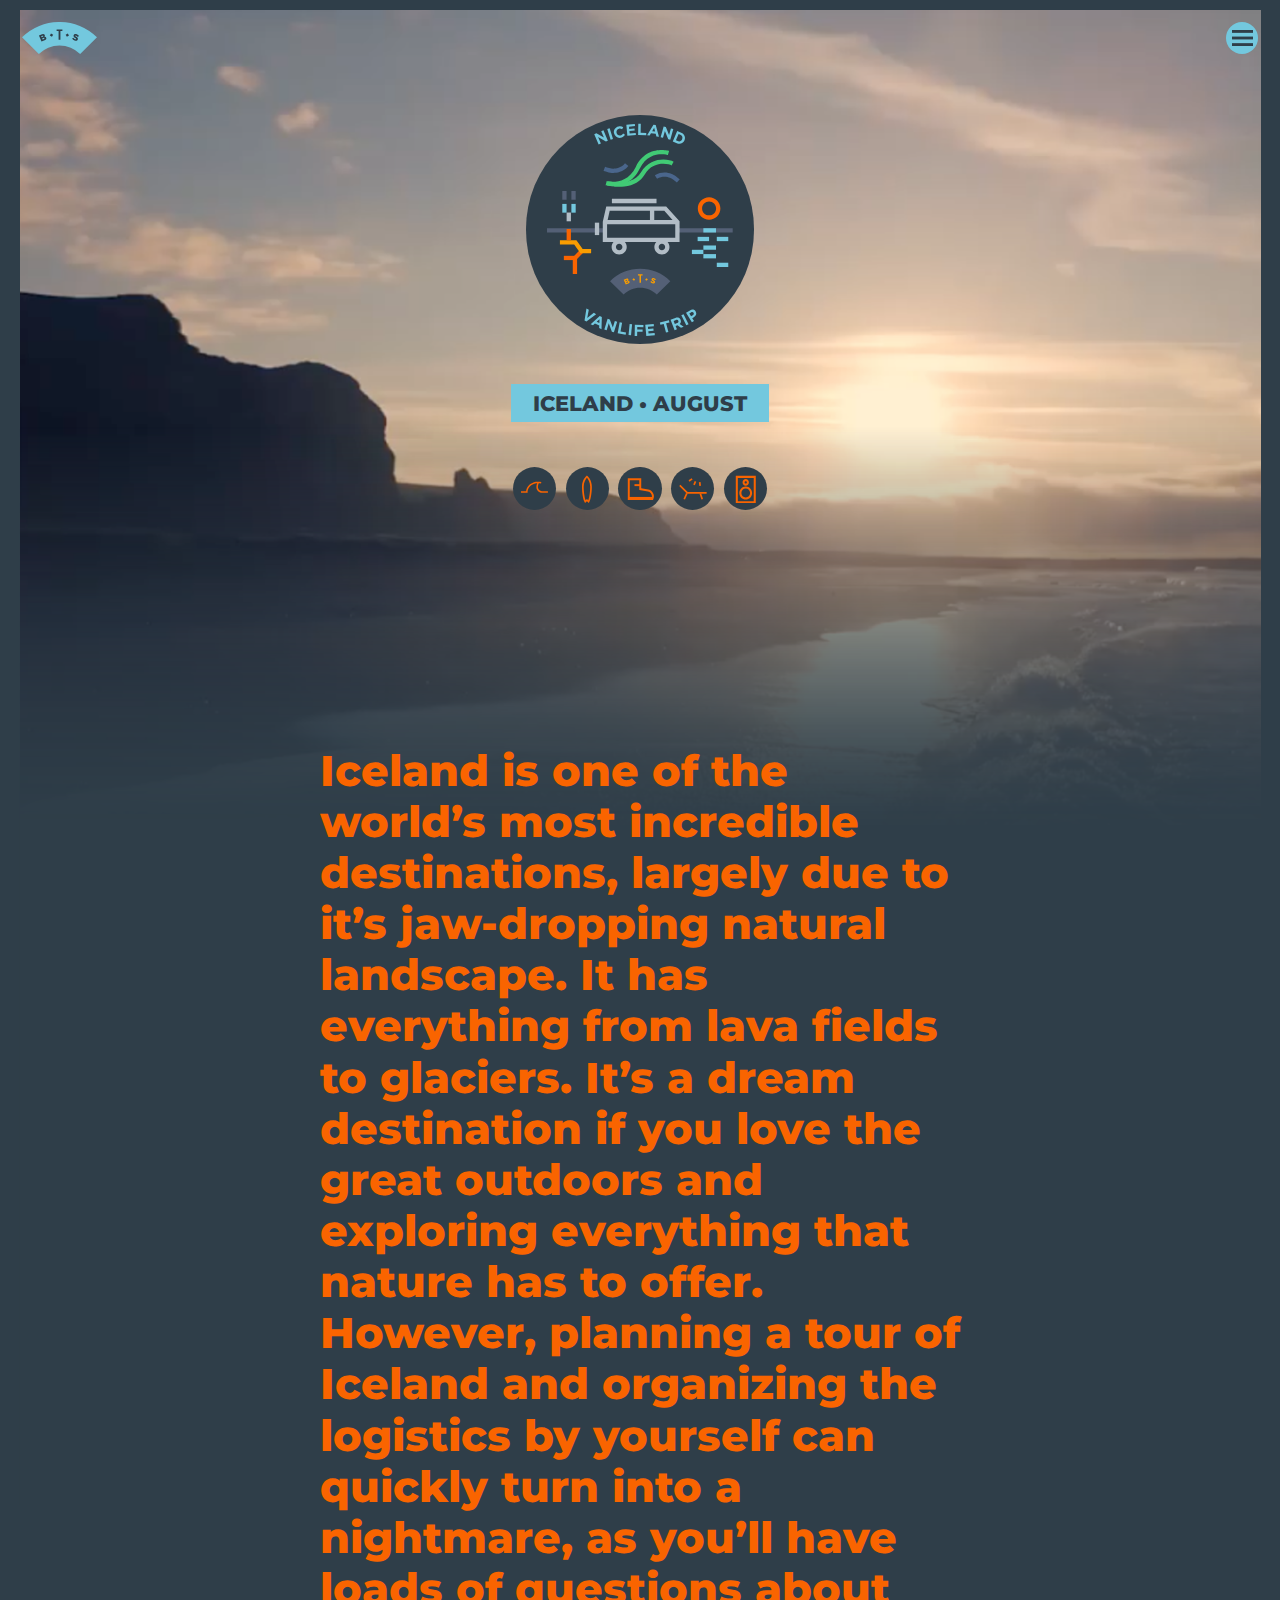
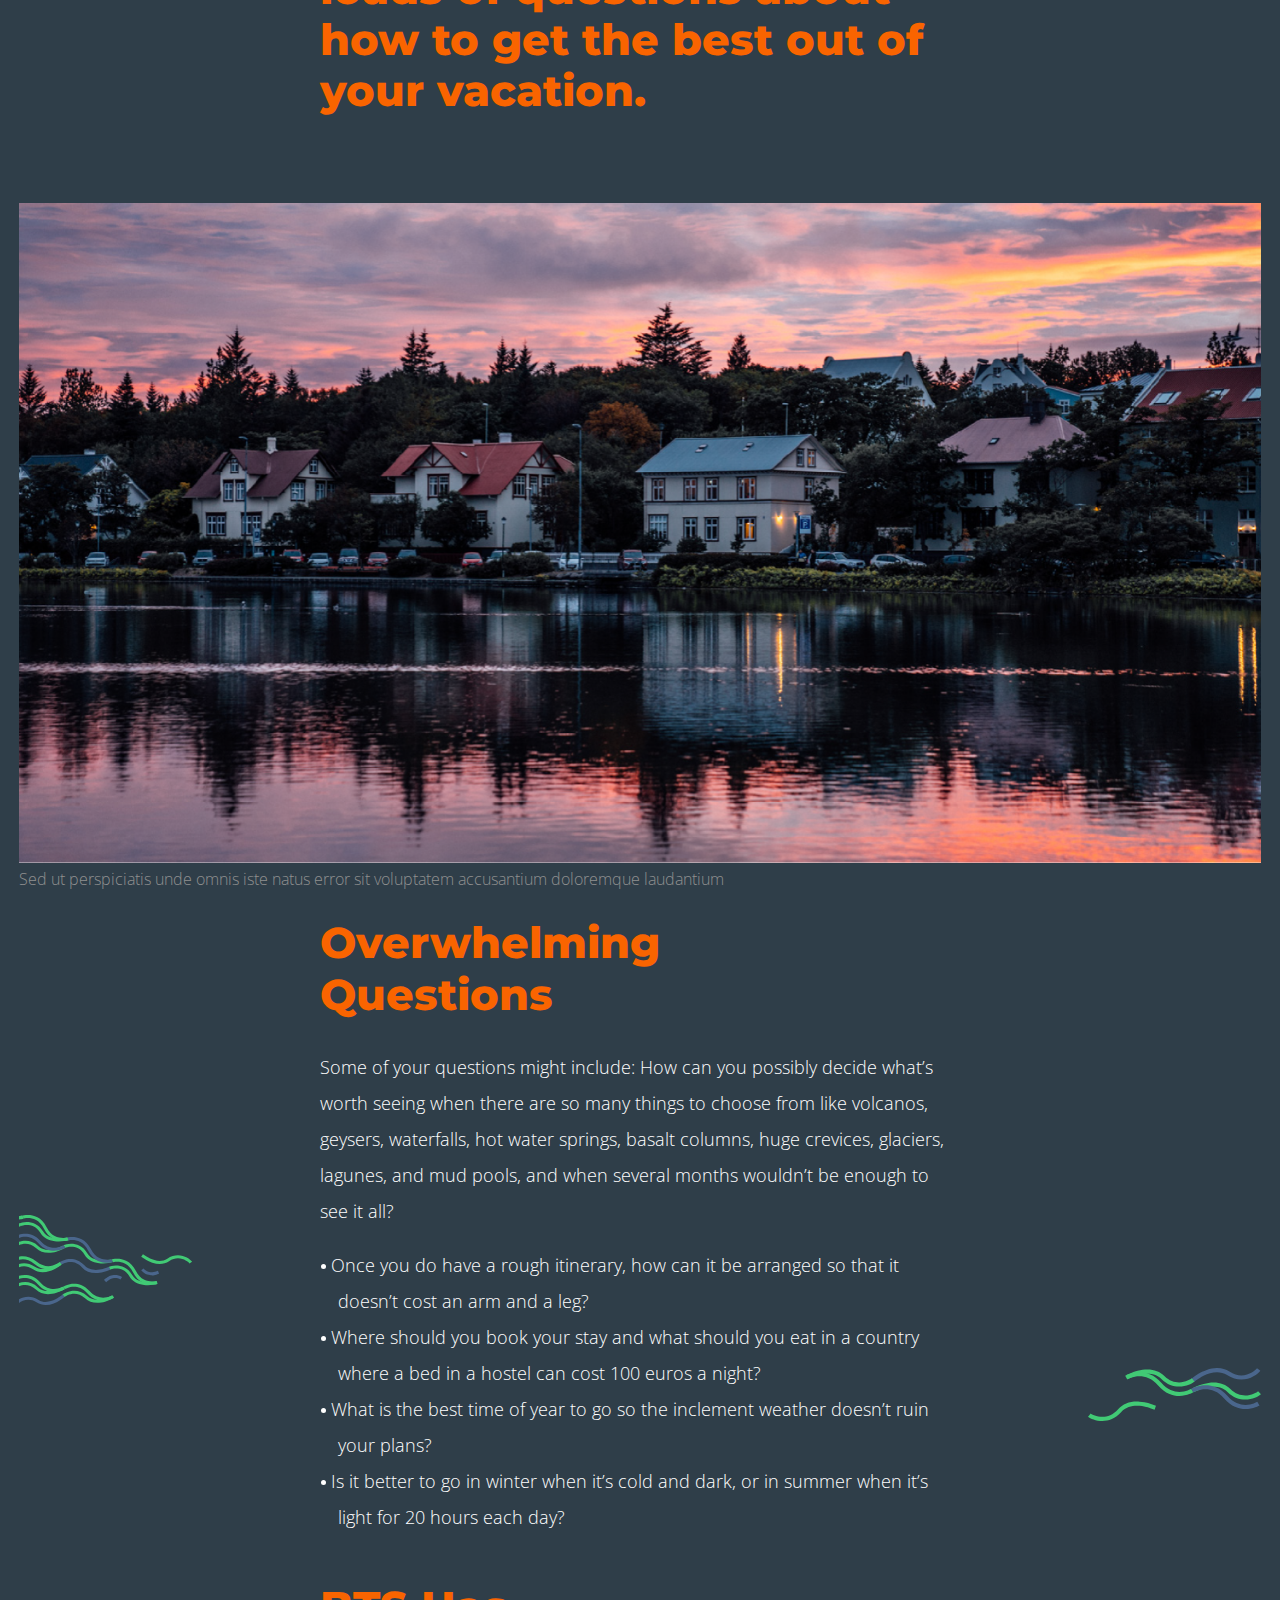
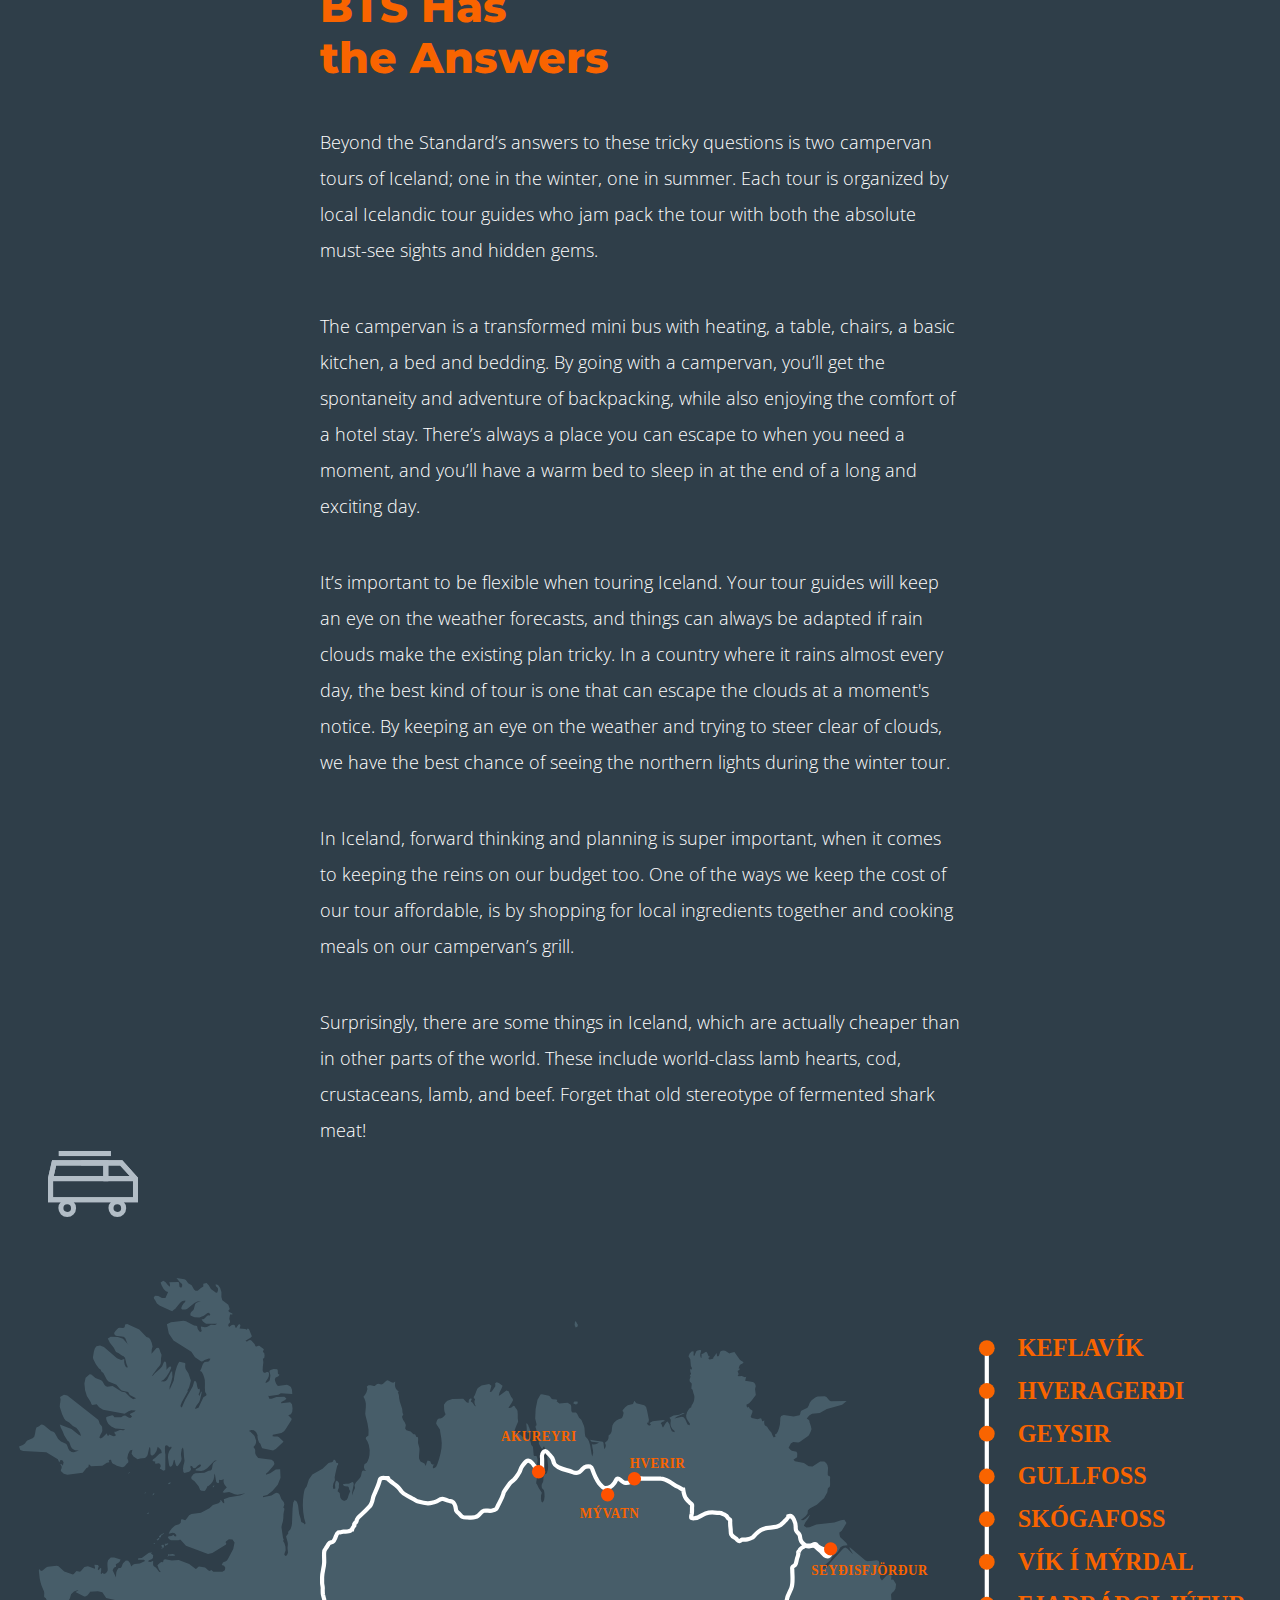
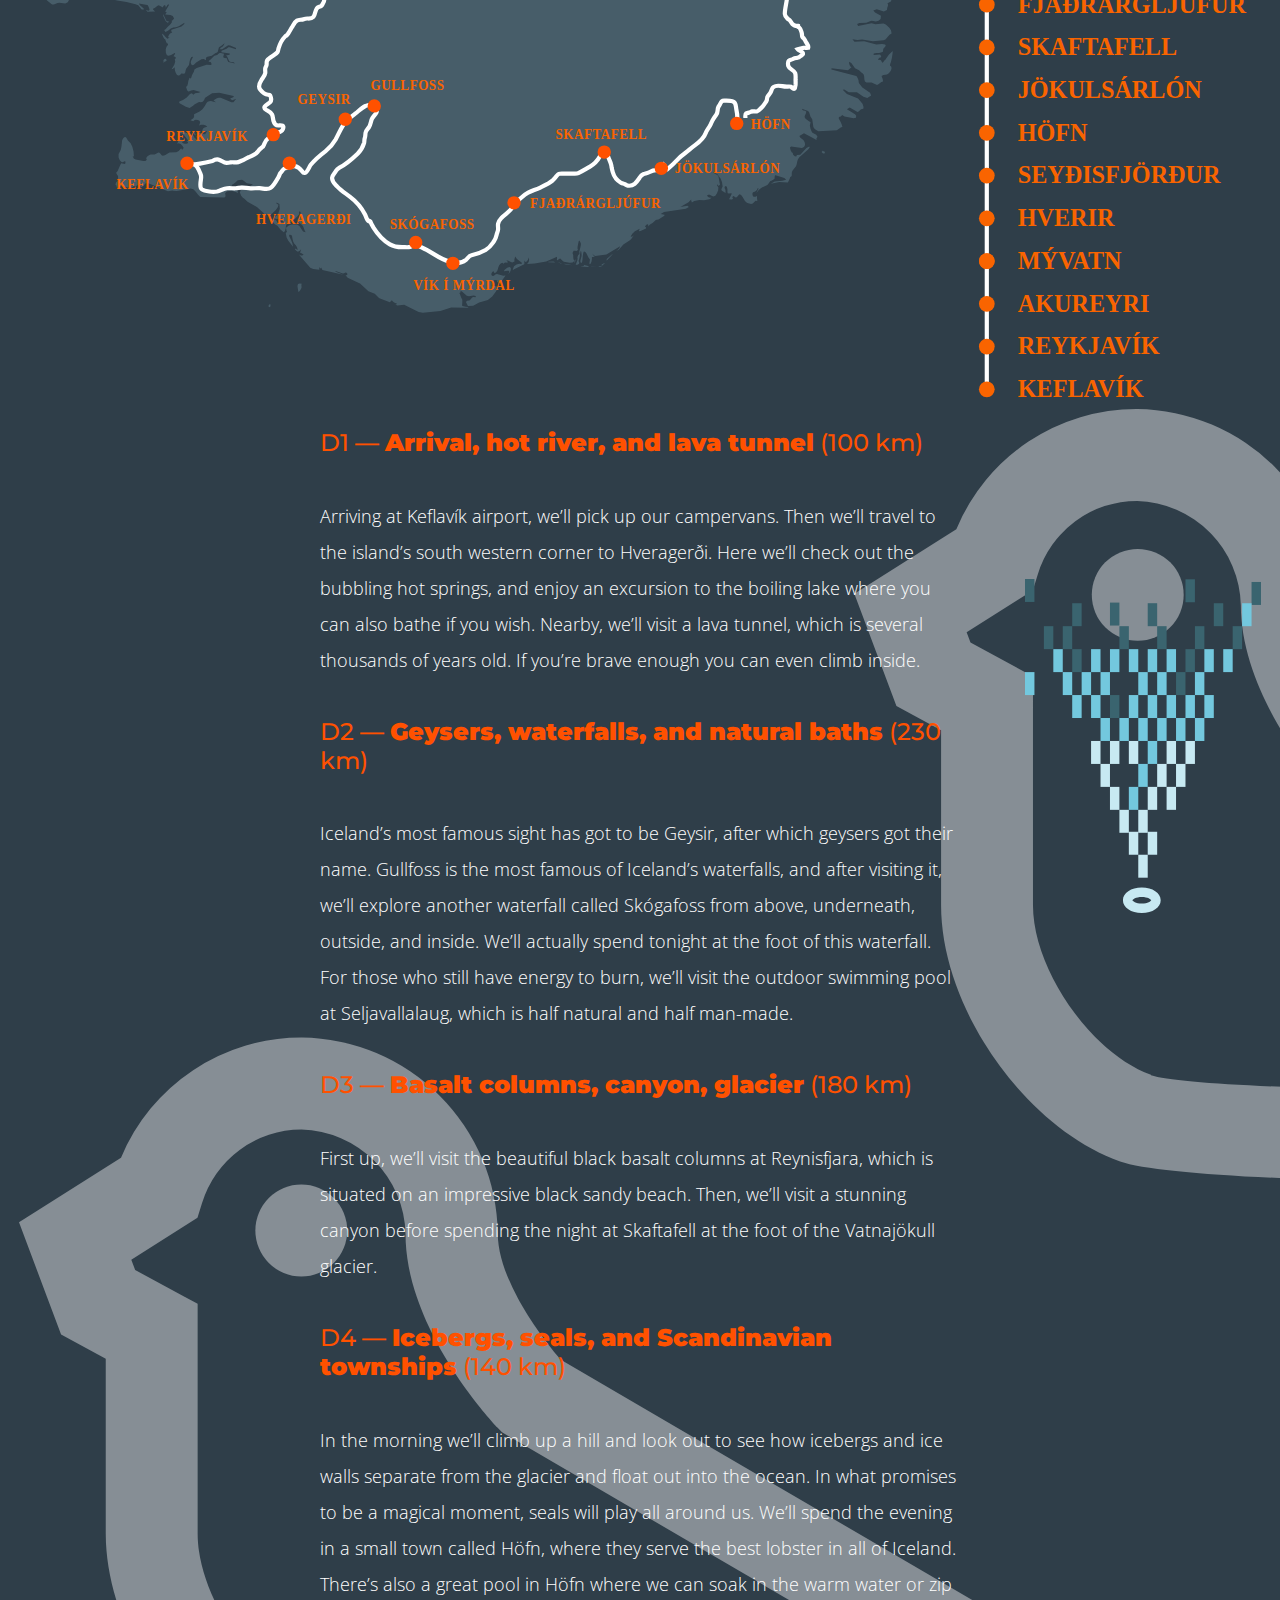
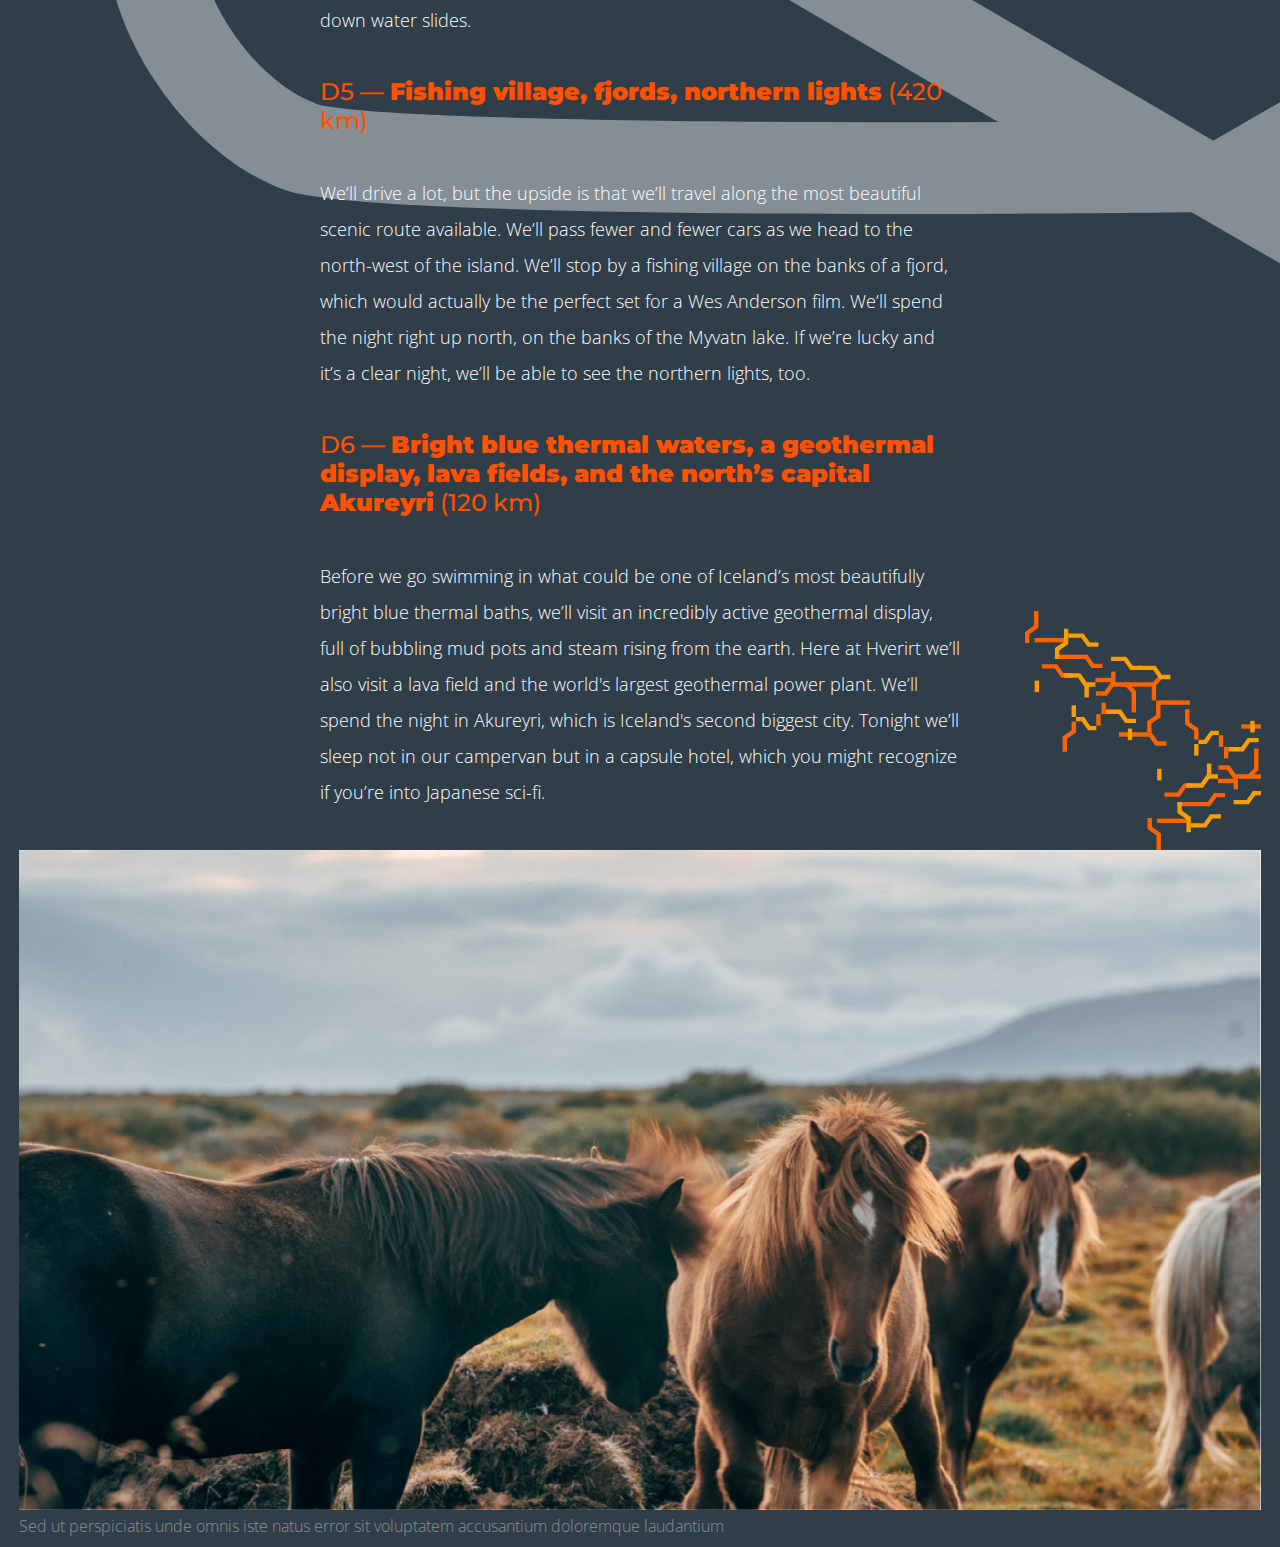
==== travel/index.html @ 01ef78fb "'travel' folder added" ====
<!DOCTYPE html>
<html lang="en">

<head>
    <meta charset="UTF-8">
    <meta name="viewport" content="width=device-width, initial-scale=1.0">
    <link rel="shortcut icon" href="./img/icons/boot.svg" type="image/x-icon">
    <link rel="preconnect" href="https://fonts.gstatic.com">
    <link href="https://fonts.googleapis.com/css2?family=Montserrat:ital,wght@0,400;0,500;0,800;0,900;1,400;1,500;1,800;1,900&family=Open+Sans:ital,wght@0,300;0,400;0,600;1,300;1,400;1,600&display=swap"
    rel="stylesheet">
    <link rel="stylesheet" href="./src/style.css">
    <title>Travel Agency</title>
</head>

<body>
    <div class="container">
        <div class="top-bar">
            <div class="top-left">
                <img src="./img/icons/SVG/BTS-logo.svg"></img>
            </div>
            <div class="top-right">
                <img src="./img/icons/SVG/burger-bars.svg"></img>
            </div>
        </div>
        
        <div class="header">
            <div class="logo-menu">
                <div class="disc">
                    <img src="./img/disc-logo.svg"></img>
                </div>

                <div class="title-bar">
                    <h3>ICELAND • AUGUST</h3>
                </div>
                <div class="menu-bar">
                    <div class="menu-icon">
                        <img src="./img/icons/wave.svg"></img>
                    </div>
                    <div class="menu-icon">
                        <img src="./img/icons/surf-board.svg"></img>
                    </div>
                    <div class="menu-icon">
                        <img src="./img/icons/boot.svg"></img>
                    </div>
                    <div class="menu-icon">
                        <img src="./img/icons/tanning.svg"></img>
                    </div>
                    <div class="menu-icon">
                        <img src="./img/icons/speaker.svg"></img>
                    </div>
                </div>
            </div>

            <h1>
                Iceland is one of the world’s most incredible destinations, largely due to it’s jaw-dropping natural
                landscape. It has everything from
                lava fields to glaciers. It’s a dream destination if you love the great outdoors and exploring
                everything that nature has to offer.
                However, planning a tour of Iceland and organizing the logistics by yourself can quickly turn into a
                nightmare, as you’ll have loads
                of questions about how to get the best out of your vacation.
            </h1>
        </div>
        <div class="text-box">
        </div>

        <div class="imgdiv"><img src="./img/middle-pic.png" alt=""></div>
        <div class="imgcaption">Sed ut perspiciatis unde omnis iste natus error sit voluptatem accusantium doloremque
            laudantium</div>

        <div class="flexcont-middle1">

            <div class="img-waves-left">
                <img class="img-waves-left__img" src="./img/waves_left.svg" alt="">
            </div>

            <div class="text-box">
                <h1>Overwhelming<br>Questions</h1>
                Some of your questions might include: How can you possibly decide what’s worth seeing when there are so many things to choose from like
                volcanos, geysers, waterfalls, hot water springs, basalt columns, huge crevices, glaciers, lagunes, and mud pools, and when several months
                wouldn’t be enough to see it all?
                <ul>
                    <li>Once you do have a rough itinerary, how can it be arranged so that it doesn’t cost an arm and a leg?</li>
                    <li>Where should you book your stay and what should you eat in a country where a bed in a hostel can cost 100 euros a night?</li>
                    <li>What is the best time of year to go so the inclement weather doesn’t ruin your plans?</li>
                    <li>Is it better to go in winter when it’s cold and dark, or in summer when it’s light for 20 hours each day?</li>
                </ul>
            </div>

            <div class="img-waves-right">
                <img class="img-waves-right__img" src="./img/waves_right.svg" alt="">
            </div>
        </div>

        
        <div class="flexcont-middle2">

            <div class="img-car-left">
                <img class="img-car-left__img" src="./img/car.svg" alt="">
            </div>

            <div class="text-box">
                <h1>BTS Has<br>the Answers</h1>
                <p>Beyond the Standard’s answers to these tricky questions is two campervan tours of Iceland; one in the
                    winter, one in summer. Each tour
                    is organized by local Icelandic tour guides who jam pack the tour with both the absolute must-see
                    sights and hidden gems.</p>
                <p> The campervan is a transformed mini bus with heating, a table, chairs, a basic kitchen, a bed and
                    bedding. By going with a campervan,
                    you’ll get the spontaneity and adventure of backpacking, while also enjoying the comfort of a hotel
                    stay. There’s always a place you can escape to when you need a moment, and you’ll have a warm bed to
                    sleep in at the end of a long and
                    exciting day.</p>
                <p> It’s important to be flexible when touring Iceland. Your tour guides will keep an eye on the weather
                    forecasts, and things can always
                    be adapted if rain clouds make the existing plan tricky. In a country where it rains almost every
                    day, the best kind of tour is one
                    that can escape the clouds at a moment's notice. By keeping an eye on the weather and trying to
                    steer clear of clouds, we have the
                    best chance of seeing the northern lights during the winter tour.</p>
                <p> In Iceland, forward thinking and planning is super important, when it comes to keeping the reins on
                    our budget too. One of the ways we
                    keep the cost of our tour affordable, is by shopping for local ingredients together and cooking
                    meals on our campervan’s grill.</p>
                <p> Surprisingly, there are some things in Iceland, which are actually cheaper than in other parts of
                    the world. These include world-class
                    lamb hearts, cod, crustaceans, lamb, and beef. Forget that old stereotype of fermented shark meat!
                </p>
            </div>

            <div class="img-spacer-right">
            </div>
        </div>

        <div class="imgdiv">
            <img src="./img/icons/SVG/map.svg" alt="">
        </div>

       <div class="bottom-container">
        <div class="bottom-left">
            <img src="./img/icons/SVG/seals.svg"></img>
        </div>
        <div class="text-box">
            <h2>D1 — <span>Arrival, hot river, and lava tunnel</span> (100 km)</h2>
            <p>
                Arriving at Keflavík airport, we’ll pick up our campervans. Then we’ll travel to the island’s south western corner to Hveragerði. Here
                we’ll check out the bubbling hot springs, and enjoy an excursion to the boiling lake where you can also bathe if you wish. Nearby,
                we’ll visit a lava tunnel, which is several thousands of years old. If you’re brave enough you can even climb inside.</p>
            <h2>D2 — <span>Geysers, waterfalls, and natural baths</span> (230 km)</h2>
            <p>Iceland’s most famous sight has got to be Geysir, after which geysers got their name. Gullfoss is the most famous of Iceland’s
                waterfalls, and after visiting it, we’ll explore another waterfall called Skógafoss from above, underneath, outside, and inside. We’ll
                actually spend tonight at the foot of this waterfall. For those who still have energy to burn, we’ll visit the outdoor swimming pool
                at Seljavallalaug, which is half natural and half man-made.</p>
            <h2>D3 — <span>Basalt columns, canyon, glacier</span> (180 km)</h2>
            <p>First up, we’ll visit the beautiful black basalt columns at Reynisfjara, which is situated on an impressive black sandy beach. Then,
                we’ll visit a stunning canyon before spending the night at Skaftafell at the foot of the Vatnajökull glacier.</p>
            <h2>D4 — <span>Icebergs, seals, and Scandinavian townships</span> (140 km)</h2>
            <p>In the morning we’ll climb up a hill and look out to see how icebergs and ice walls separate from the glacier and float out into the
                ocean. In what promises to be a magical moment, seals will play all around us. We’ll spend the evening in a small town called Höfn,
                where they serve the best lobster in all of Iceland. There’s also a great pool in Höfn where we can soak in the warm water or zip down
                water slides.</p>
            <h2>D5 — <span>Fishing village, fjords, northern lights</span> (420 km)</h2>
            <p> We’ll drive a lot, but the upside is that we’ll travel along the most beautiful scenic route available. We’ll pass fewer and fewer
                cars as we head to the north-west of the island. We’ll stop by a fishing village on the banks of a fjord, which would actually be the
                perfect set for a Wes Anderson film. We’ll spend the night right up north, on the banks of the Myvatn lake. If we’re lucky and it’s a
                clear night, we’ll be able to see the northern lights, too.</p>
            <h2>D6 — <span>Bright blue thermal waters, a geothermal display, lava fields, and the north’s capital Akureyri</span> (120 km)</h2>
            <p>Before we go swimming in what could be one of Iceland’s most beautifully bright blue thermal baths, we’ll visit an incredibly active
                geothermal display, full of bubbling mud pots and steam rising from the earth. Here at Hverirt we’ll also visit a lava field and the
                world's largest geothermal power plant. We’ll spend the night in Akureyri, which is Iceland's second biggest city. Tonight we’ll sleep
                not in our campervan but in a capsule hotel, which you might recognize if you’re into Japanese sci-fi.</p>
        </div>
        <div class="bottom-right">
            <img src="./img/icons/SVG/geysir.svg"></img>
            <img src="./img/icons/SVG/lava.svg"></img>
        </div>
       </div> 
        <div class="imgdiv"><img src="./img/bottom-pic.png" alt=""></div>
        <div class="imgcaption">Sed ut perspiciatis unde omnis iste natus error sit voluptatem accusantium doloremque laudantium</div>
    </div>
</body>

</html>
---- travel/src/style.css ----
body {
  margin: .77777vw;
  background-color: #2f3e49;
  color: #fff;
  font-family: 'Open Sans', sans-serif;
  font-weight: 300;
  font-size: 18px;
}

.container {
  margin: 0 auto;
  max-width: 97vw;
  min-width: 280px;
}

.container .imgcaption {
  color: #909090;
  font-size: 16px;
}

.top-bar {
  background-color: #5433;
  width: 100%;
  position: absolute;
  top: .6em;
  left: 0;
}

.top-left {
  position: absolute;
  top: .6em;
  left: 1.2em;
}

.top-left img {
  height: 1.8em;
}

.top-right {
  position: absolute;
  top: .6em;
  right: 1.2em;
  background-color: #73c8de;
}

.logo-menu {
  display: -webkit-box;
  display: -ms-flexbox;
  display: flex;
  -webkit-box-orient: vertical;
  -webkit-box-direction: normal;
      -ms-flex-direction: column;
          flex-direction: column;
  -webkit-box-pack: space-evenly;
      -ms-flex-pack: space-evenly;
          justify-content: space-evenly;
  -webkit-box-align: center;
      -ms-flex-align: center;
          align-items: center;
  margin: 2em auto;
  max-width: 20em;
}

.menu-bar {
  display: -webkit-box;
  display: -ms-flexbox;
  display: flex;
  -webkit-box-pack: space-evenly;
      -ms-flex-pack: space-evenly;
          justify-content: space-evenly;
  -webkit-box-align: center;
      -ms-flex-align: center;
          align-items: center;
  max-width: 20em;
}

.menu-bar .menu-icon {
  font-size: 1.5rem;
  background-color: #2f3e49;
  margin: .2em;
}

.title-bar {
  margin: 1.5vw;
}

.title-bar h3 {
  background-color: #73c8de;
  color: #2f3e49;
  padding: .3em 1.05em;
  font-weight: 800;
}

.top-right, .menu-icon {
  width: 1.8em;
  height: 1.8em;
  border-radius: 1em;
  display: -webkit-box;
  display: -ms-flexbox;
  display: flex;
  -webkit-box-pack: center;
      -ms-flex-pack: center;
          justify-content: center;
  -webkit-box-align: center;
      -ms-flex-align: center;
          align-items: center;
}

.top-right img, .menu-icon img {
  width: 1.16em;
}

.disc {
  border-radius: 7em;
  background-color: #2f3e49;
  padding: .36em;
  display: -webkit-box;
  display: -ms-flexbox;
  display: flex;
  -webkit-box-pack: center;
      -ms-flex-pack: center;
          justify-content: center;
  -webkit-box-align: center;
      -ms-flex-align: center;
          align-items: center;
}

.disc img {
  width: 12em;
}

.header {
  background: url("../img/transparent_grey_background.png") 0 19vw/99vw no-repeat, url("../img/top-pic.png") 0.088vw 0/99vw no-repeat #2f3e49;
  padding-top: calc(4vw + 2vh);
}

.header h1 {
  margin: 18vw auto 2em;
  width: 98%;
  max-width: 40rem;
}

h1,
h2,
h3 {
  font-family: 'Montserrat', sans-serif;
  line-height: 1.2;
}

h1 {
  font-weight: 800;
  color: #f96400;
  font-size: calc(.8vw + 1.8em);
}

.text-box {
  margin: 0 auto;
  line-height: 2;
  width: 98%;
  max-width: 40rem;
}

.text-box h2 {
  color: #ff5100;
  font-size: 24px;
  font-weight: 500;
}

.text-box h2 span {
  font-weight: 900;
}

.text-box p {
  margin: 40px auto;
}

.imgdiv img {
  width: 100%;
}

.flexcont-middle1 {
  display: -webkit-box;
  display: -ms-flexbox;
  display: flex;
}

.flexcont-middle1 .img-waves-left {
  position: relative;
  width: 15vw;
}

.flexcont-middle1 .img-waves-left__img {
  width: 90%;
  position: absolute;
  top: 49%;
  left: 0;
}

.flexcont-middle1 ul {
  text-indent: -7px;
  padding-left: 18px;
}

.flexcont-middle1 ul li::marker {
  font-size: .8em;
}

.flexcont-middle1 .img-waves-right {
  position: relative;
  width: 15vw;
}

.flexcont-middle1 .img-waves-right__img {
  width: 90%;
  position: absolute;
  top: 72%;
  right: 0;
}

.flexcont-middle2 {
  display: -webkit-box;
  display: -ms-flexbox;
  display: flex;
  margin-bottom: 10vh;
}

.flexcont-middle2 .img-car-left {
  position: relative;
  width: 15vw;
}

.flexcont-middle2 .img-car-left__img {
  width: 47%;
  position: absolute;
  top: 97%;
  left: 15%;
}

.flexcont-middle2 .img-spacer-right {
  width: 15vw;
}

.bottom-container {
  display: -webkit-box;
  display: -ms-flexbox;
  display: flex;
}

.bottom-left {
  display: -webkit-box;
  display: -ms-flexbox;
  display: flex;
  width: 19%;
}

@media screen and (max-width: 649px) {
  .bottom-left {
    display: none;
  }
}

.bottom-right {
  display: -webkit-box;
  display: -ms-flexbox;
  display: flex;
  -webkit-box-orient: vertical;
  -webkit-box-direction: normal;
      -ms-flex-direction: column;
          flex-direction: column;
  -webkit-box-pack: justify;
      -ms-flex-pack: justify;
          justify-content: space-between;
  width: 19%;
  margin-top: 170px;
}

@media screen and (max-width: 649px) {
  .bottom-right {
    display: none;
  }
}
/*# sourceMappingURL=style.css.map */
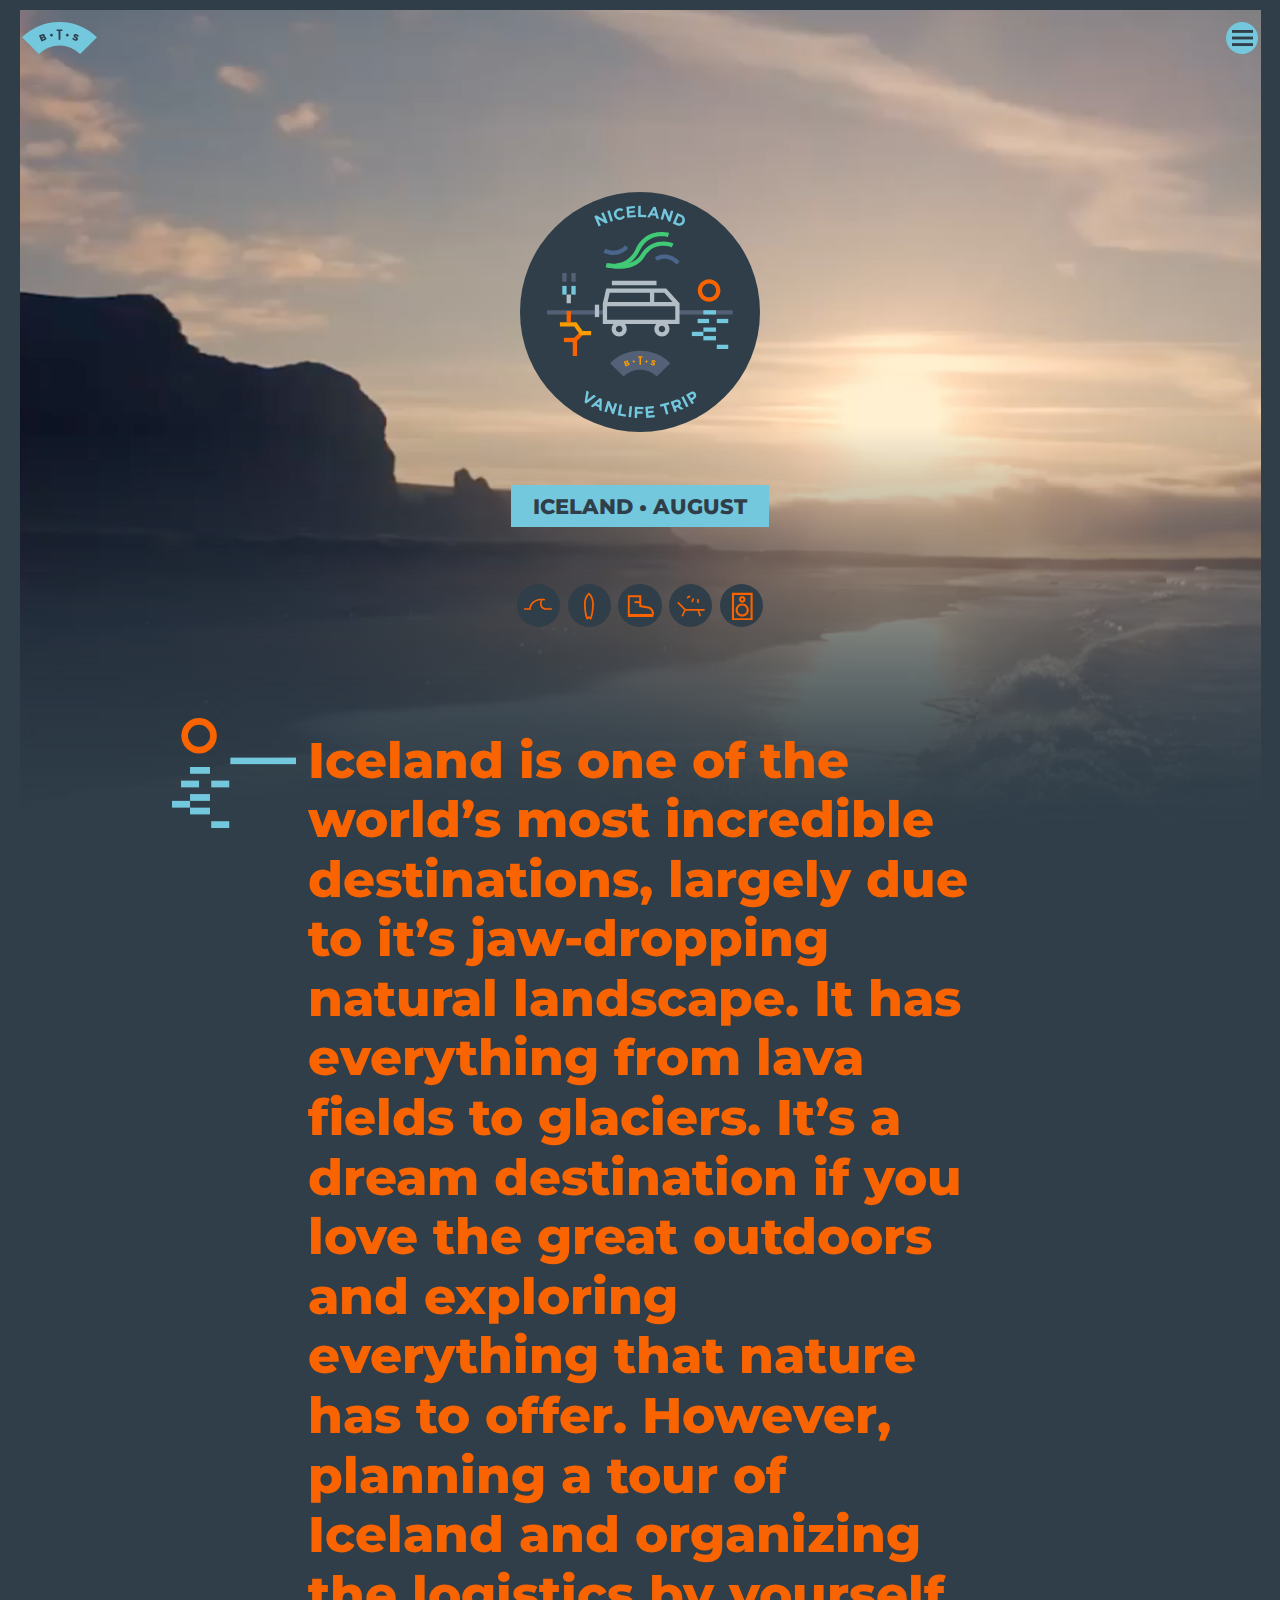
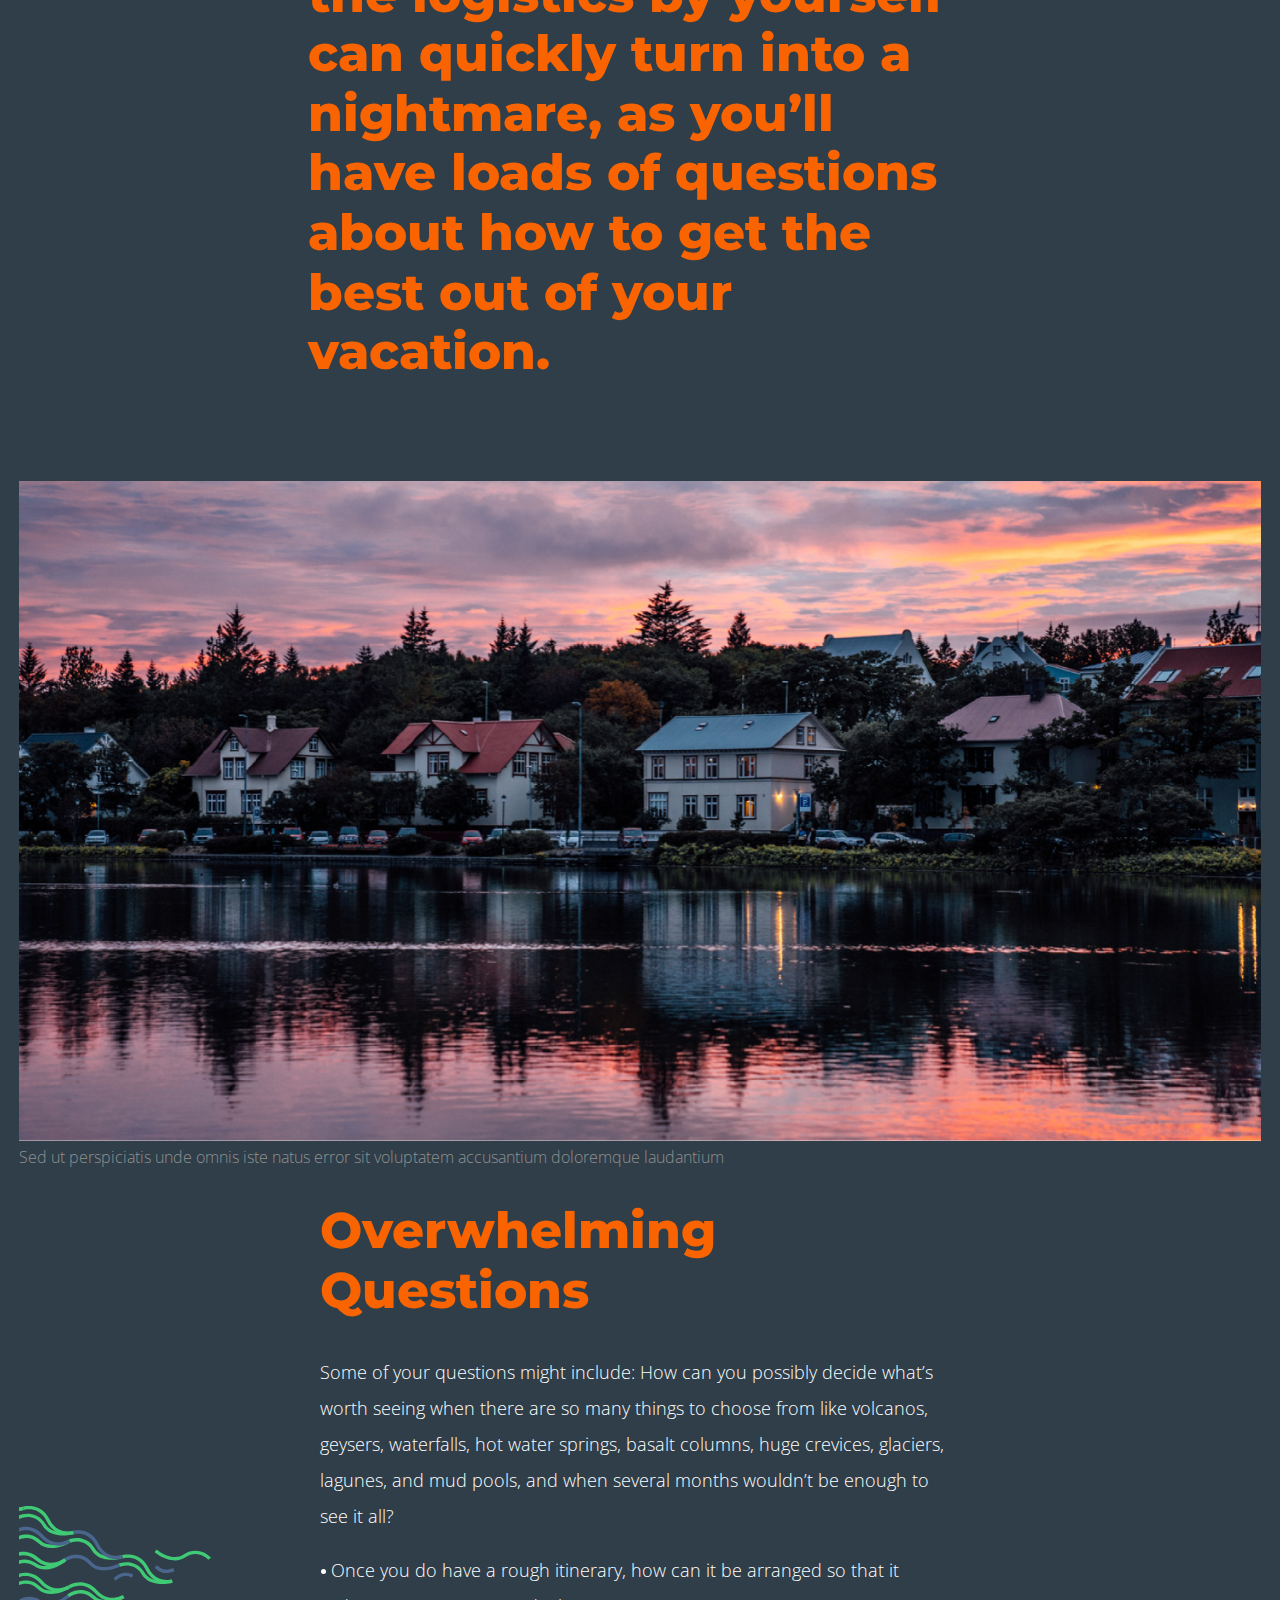
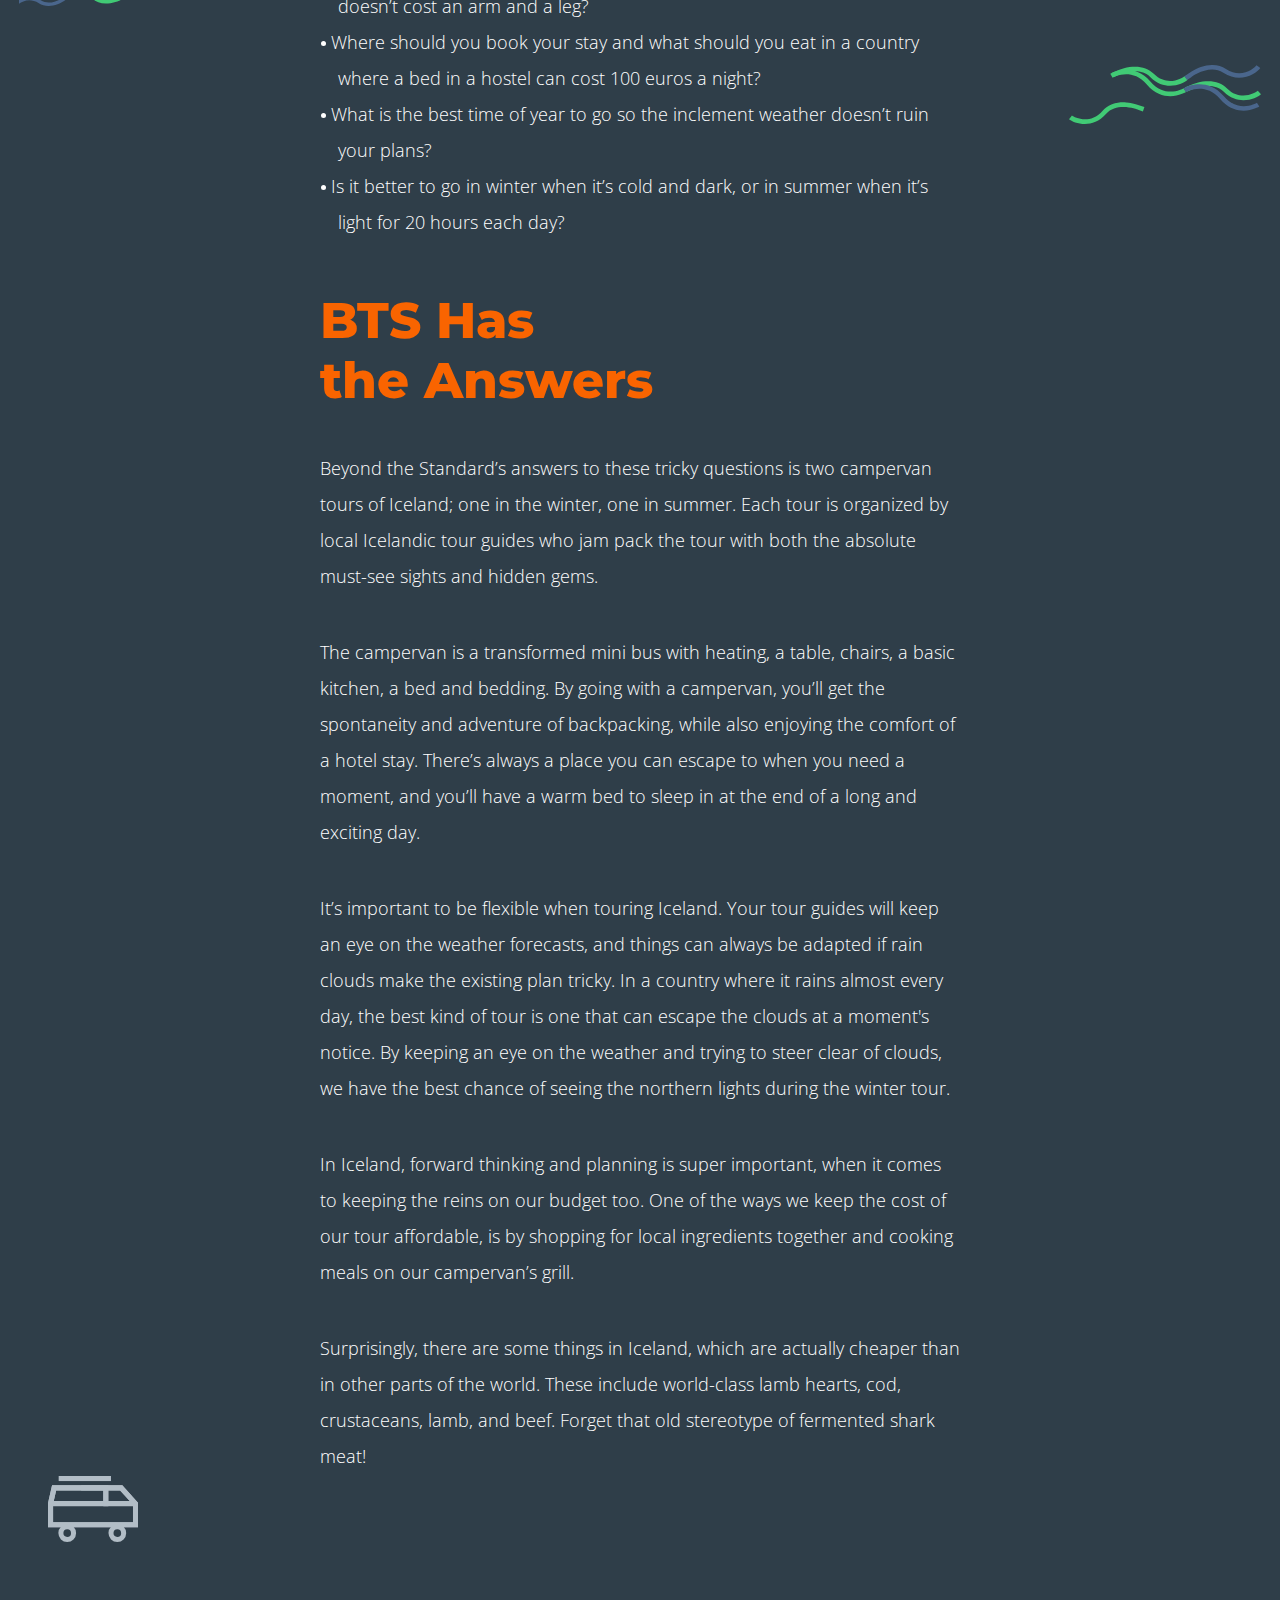
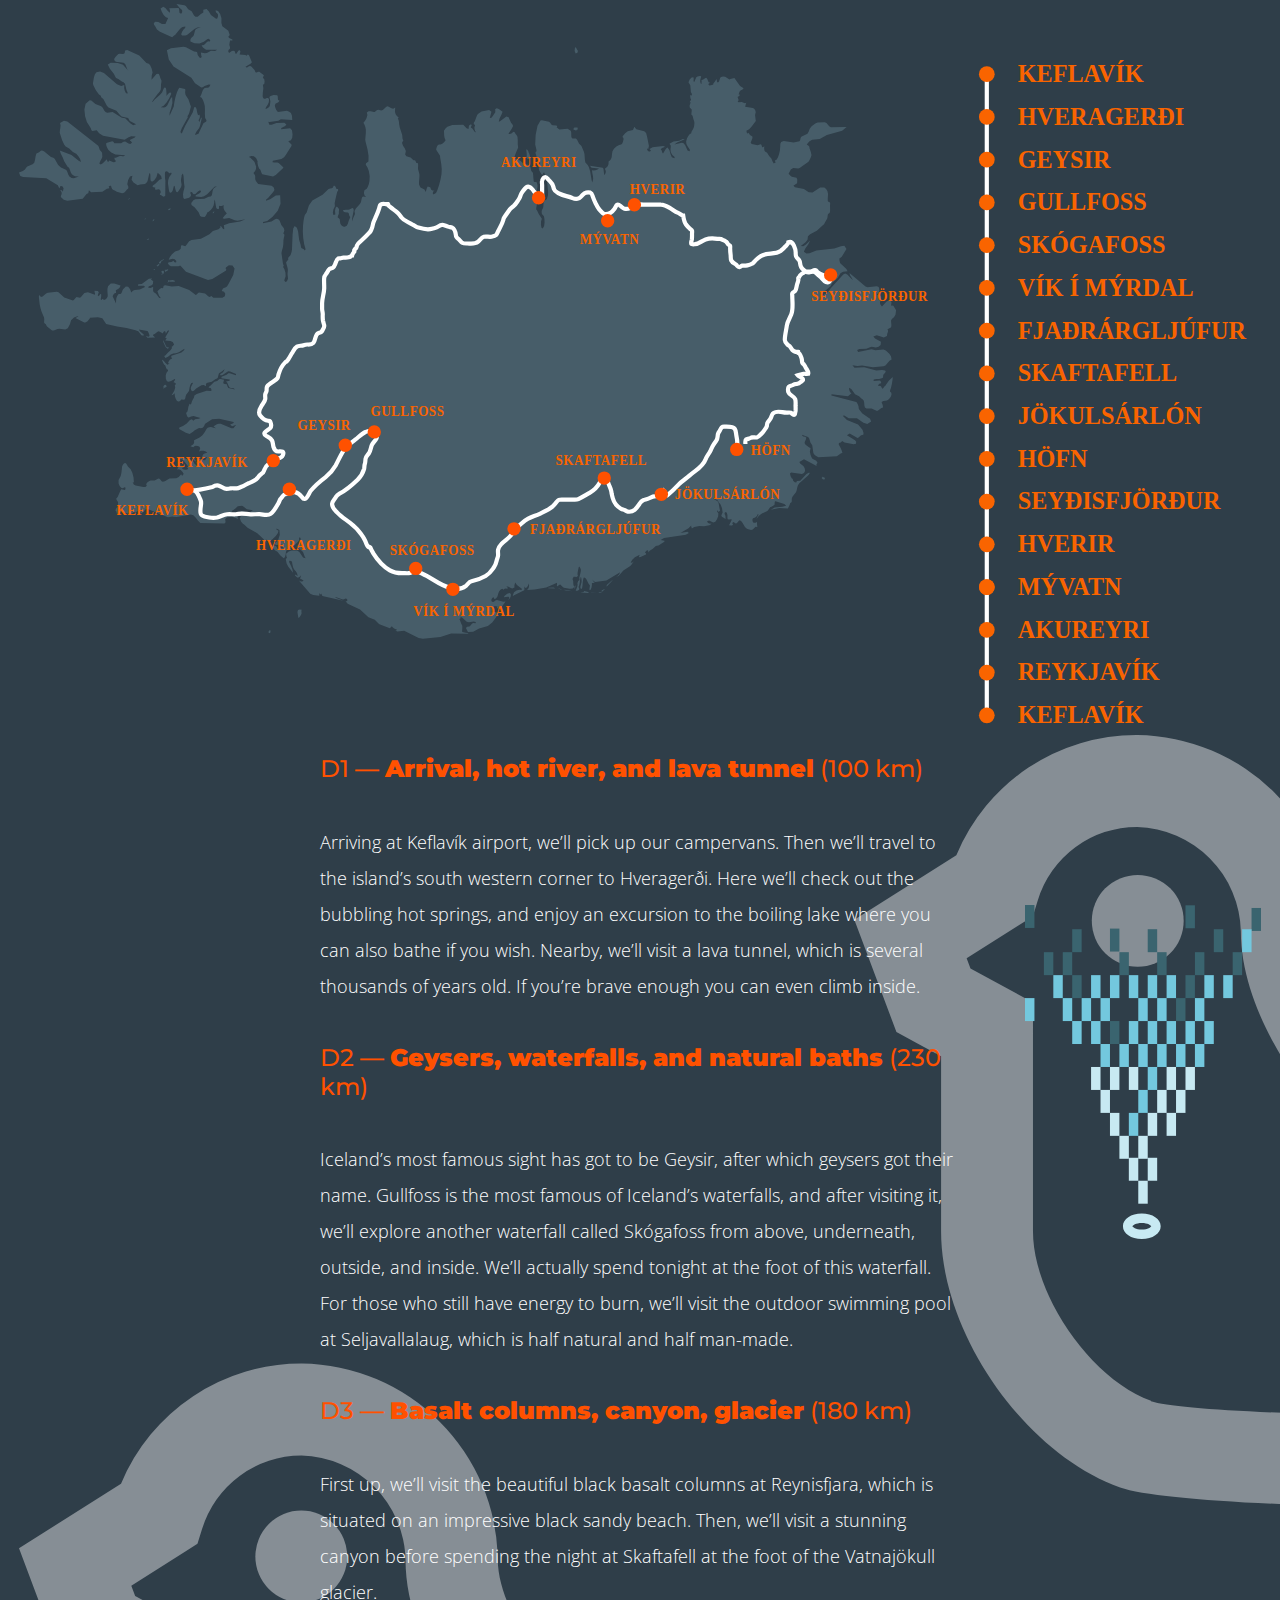
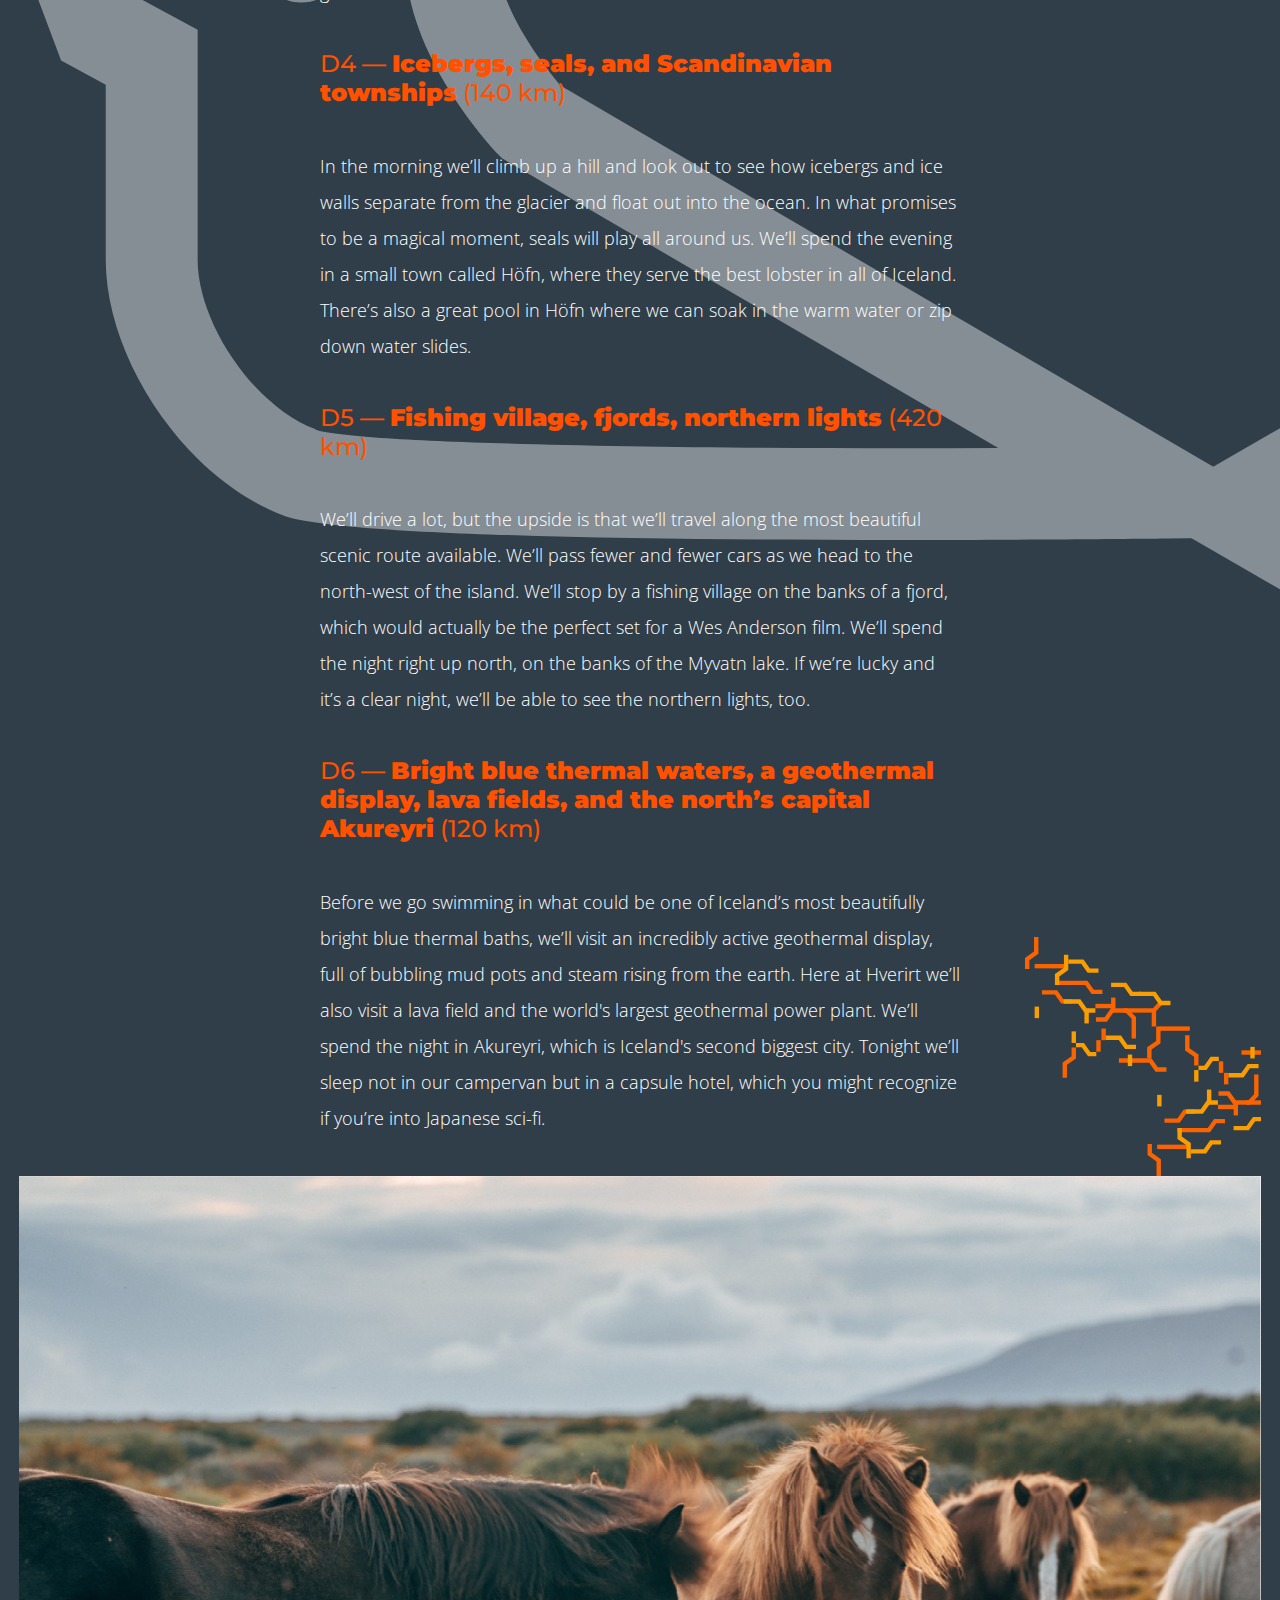
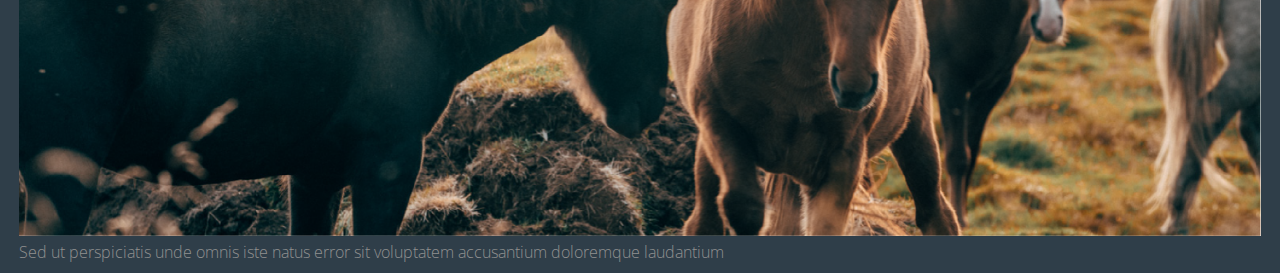
==== commit e1731de5: "travel agency proj" ====
--- a/travel/index.html
+++ b/travel/index.html
@@ -50,16 +50,19 @@
                     </div>
                 </div>
             </div>
-
-            <h1>
-                Iceland is one of the world’s most incredible destinations, largely due to it’s jaw-dropping natural
-                landscape. It has everything from
-                lava fields to glaciers. It’s a dream destination if you love the great outdoors and exploring
-                everything that nature has to offer.
-                However, planning a tour of Iceland and organizing the logistics by yourself can quickly turn into a
-                nightmare, as you’ll have loads
-                of questions about how to get the best out of your vacation.
-            </h1>
+            <div class="text-flex">
+                <div class="side-track"><img class="side-pic" src="./img/icons/SVG/sunset.svg" alt=""></div>
+                <h1>
+                    Iceland is one of the world’s most incredible destinations, largely due to it’s jaw-dropping natural
+                    landscape. It has everything from
+                    lava fields to glaciers. It’s a dream destination if you love the great outdoors and exploring
+                    everything that nature has to offer.
+                    However, planning a tour of Iceland and organizing the logistics by yourself can quickly turn into a
+                    nightmare, as you’ll have loads
+                    of questions about how to get the best out of your vacation.
+                </h1>
+                <div class="side-track"></div>
+            </div>
         </div>
         <div class="text-box">
         </div>
--- a/travel/src/style.css
+++ b/travel/src/style.css
@@ -1,10 +1,10 @@
 body {
-  margin: .77777vw;
+  margin: 0.78vw;
   background-color: #2f3e49;
   color: #fff;
-  font-family: 'Open Sans', sans-serif;
+  font-family: "Open Sans", sans-serif;
   font-weight: 300;
-  font-size: 18px;
+  font-size: 1.125rem;
 }
 
 .container {
@@ -13,81 +13,58 @@
   min-width: 280px;
 }
 
-.container .imgcaption {
-  color: #909090;
-  font-size: 16px;
-}
-
 .top-bar {
   background-color: #5433;
   width: 100%;
   position: absolute;
-  top: .6em;
+  top: 0.6em;
   left: 0;
 }
 
 .top-left {
   position: absolute;
-  top: .6em;
+  top: 0.6em;
   left: 1.2em;
 }
-
 .top-left img {
   height: 1.8em;
 }
 
 .top-right {
   position: absolute;
-  top: .6em;
+  top: 0.6em;
   right: 1.2em;
   background-color: #73c8de;
 }
 
 .logo-menu {
-  display: -webkit-box;
-  display: -ms-flexbox;
-  display: flex;
-  -webkit-box-orient: vertical;
-  -webkit-box-direction: normal;
-      -ms-flex-direction: column;
-          flex-direction: column;
-  -webkit-box-pack: space-evenly;
-      -ms-flex-pack: space-evenly;
-          justify-content: space-evenly;
-  -webkit-box-align: center;
-      -ms-flex-align: center;
-          align-items: center;
-  margin: 2em auto;
+  display: flex;
+  flex-direction: column;
+  justify-content: space-evenly;
+  align-items: center;
+  margin: 6em auto 0;
   max-width: 20em;
 }
 
 .menu-bar {
-  display: -webkit-box;
-  display: -ms-flexbox;
-  display: flex;
-  -webkit-box-pack: space-evenly;
-      -ms-flex-pack: space-evenly;
-          justify-content: space-evenly;
-  -webkit-box-align: center;
-      -ms-flex-align: center;
-          align-items: center;
+  display: flex;
+  justify-content: space-evenly;
+  align-items: center;
   max-width: 20em;
 }
-
 .menu-bar .menu-icon {
   font-size: 1.5rem;
   background-color: #2f3e49;
-  margin: .2em;
+  margin: 0.16em;
 }
 
 .title-bar {
-  margin: 1.5vw;
-}
-
+  margin: 2.5vw;
+}
 .title-bar h3 {
   background-color: #73c8de;
   color: #2f3e49;
-  padding: .3em 1.05em;
+  padding: 0.4em 1.05em;
   font-weight: 800;
 }
 
@@ -95,17 +72,10 @@
   width: 1.8em;
   height: 1.8em;
   border-radius: 1em;
-  display: -webkit-box;
-  display: -ms-flexbox;
-  display: flex;
-  -webkit-box-pack: center;
-      -ms-flex-pack: center;
-          justify-content: center;
-  -webkit-box-align: center;
-      -ms-flex-align: center;
-          align-items: center;
-}
-
+  display: flex;
+  justify-content: center;
+  align-items: center;
+}
 .top-right img, .menu-icon img {
   width: 1.16em;
 }
@@ -113,44 +83,57 @@
 .disc {
   border-radius: 7em;
   background-color: #2f3e49;
-  padding: .36em;
-  display: -webkit-box;
-  display: -ms-flexbox;
-  display: flex;
-  -webkit-box-pack: center;
-      -ms-flex-pack: center;
-          justify-content: center;
-  -webkit-box-align: center;
-      -ms-flex-align: center;
-          align-items: center;
-}
-
+  padding: 0.66em;
+  display: flex;
+  justify-content: center;
+  align-items: center;
+}
 .disc img {
   width: 12em;
 }
 
 .header {
   background: url("../img/transparent_grey_background.png") 0 19vw/99vw no-repeat, url("../img/top-pic.png") 0.088vw 0/99vw no-repeat #2f3e49;
-  padding-top: calc(4vw + 2vh);
-}
-
+  padding-top: 6%;
+}
 .header h1 {
-  margin: 18vw auto 2em;
+  margin: 0;
+  flex: 1 1 72%;
+}
+
+.text-flex {
+  margin: 8% auto;
+  display: flex;
   width: 98%;
-  max-width: 40rem;
+  max-width: 60rem;
+}
+
+.side-track {
+  display: flex;
+  flex: 0 2 14%;
+  padding: 0 0.75rem;
+}
+.side-track .side-pic {
+  margin-top: -0.8rem;
+  align-self: flex-start;
+}
+@media screen and (max-width: 649px) {
+  .side-track {
+    display: none;
+  }
 }
 
 h1,
 h2,
 h3 {
-  font-family: 'Montserrat', sans-serif;
+  font-family: "Montserrat", sans-serif;
   line-height: 1.2;
 }
 
 h1 {
   font-weight: 800;
   color: #f96400;
-  font-size: calc(.8vw + 1.8em);
+  font-size: calc(1.5em + 1.77vw);
 }
 
 .text-box {
@@ -159,17 +142,14 @@
   width: 98%;
   max-width: 40rem;
 }
-
 .text-box h2 {
   color: #ff5100;
   font-size: 24px;
   font-weight: 500;
 }
-
 .text-box h2 span {
   font-weight: 900;
 }
-
 .text-box p {
   margin: 40px auto;
 }
@@ -178,81 +158,88 @@
   width: 100%;
 }
 
+.imgcaption {
+  color: #909090;
+  font-size: 1rem;
+}
+
 .flexcont-middle1 {
-  display: -webkit-box;
-  display: -ms-flexbox;
-  display: flex;
-}
-
+  display: flex;
+}
 .flexcont-middle1 .img-waves-left {
   position: relative;
   width: 15vw;
 }
-
 .flexcont-middle1 .img-waves-left__img {
-  width: 90%;
+  width: 100%;
   position: absolute;
   top: 49%;
   left: 0;
 }
-
+@media screen and (max-width: 649px) {
+  .flexcont-middle1 .img-waves-left {
+    display: none;
+  }
+}
 .flexcont-middle1 ul {
   text-indent: -7px;
   padding-left: 18px;
 }
-
 .flexcont-middle1 ul li::marker {
-  font-size: .8em;
-}
-
+  font-size: 0.8em;
+}
 .flexcont-middle1 .img-waves-right {
   position: relative;
   width: 15vw;
 }
-
 .flexcont-middle1 .img-waves-right__img {
-  width: 90%;
+  width: 100%;
   position: absolute;
   top: 72%;
   right: 0;
 }
+@media screen and (max-width: 649px) {
+  .flexcont-middle1 .img-waves-right {
+    display: none;
+  }
+}
 
 .flexcont-middle2 {
-  display: -webkit-box;
-  display: -ms-flexbox;
   display: flex;
   margin-bottom: 10vh;
 }
-
 .flexcont-middle2 .img-car-left {
   position: relative;
   width: 15vw;
 }
-
 .flexcont-middle2 .img-car-left__img {
   width: 47%;
   position: absolute;
   top: 97%;
   left: 15%;
 }
-
+@media screen and (max-width: 649px) {
+  .flexcont-middle2 .img-car-left {
+    display: none;
+  }
+}
 .flexcont-middle2 .img-spacer-right {
   width: 15vw;
 }
+@media screen and (max-width: 649px) {
+  .flexcont-middle2 .img-spacer-right {
+    display: none;
+  }
+}
 
 .bottom-container {
-  display: -webkit-box;
-  display: -ms-flexbox;
   display: flex;
 }
 
 .bottom-left {
-  display: -webkit-box;
-  display: -ms-flexbox;
   display: flex;
   width: 19%;
 }
-
 @media screen and (max-width: 649px) {
   .bottom-left {
     display: none;
@@ -260,23 +247,14 @@
 }
 
 .bottom-right {
-  display: -webkit-box;
-  display: -ms-flexbox;
-  display: flex;
-  -webkit-box-orient: vertical;
-  -webkit-box-direction: normal;
-      -ms-flex-direction: column;
-          flex-direction: column;
-  -webkit-box-pack: justify;
-      -ms-flex-pack: justify;
-          justify-content: space-between;
+  display: flex;
+  flex-direction: column;
+  justify-content: space-between;
   width: 19%;
   margin-top: 170px;
 }
-
 @media screen and (max-width: 649px) {
   .bottom-right {
     display: none;
   }
-}
-/*# sourceMappingURL=style.css.map */+}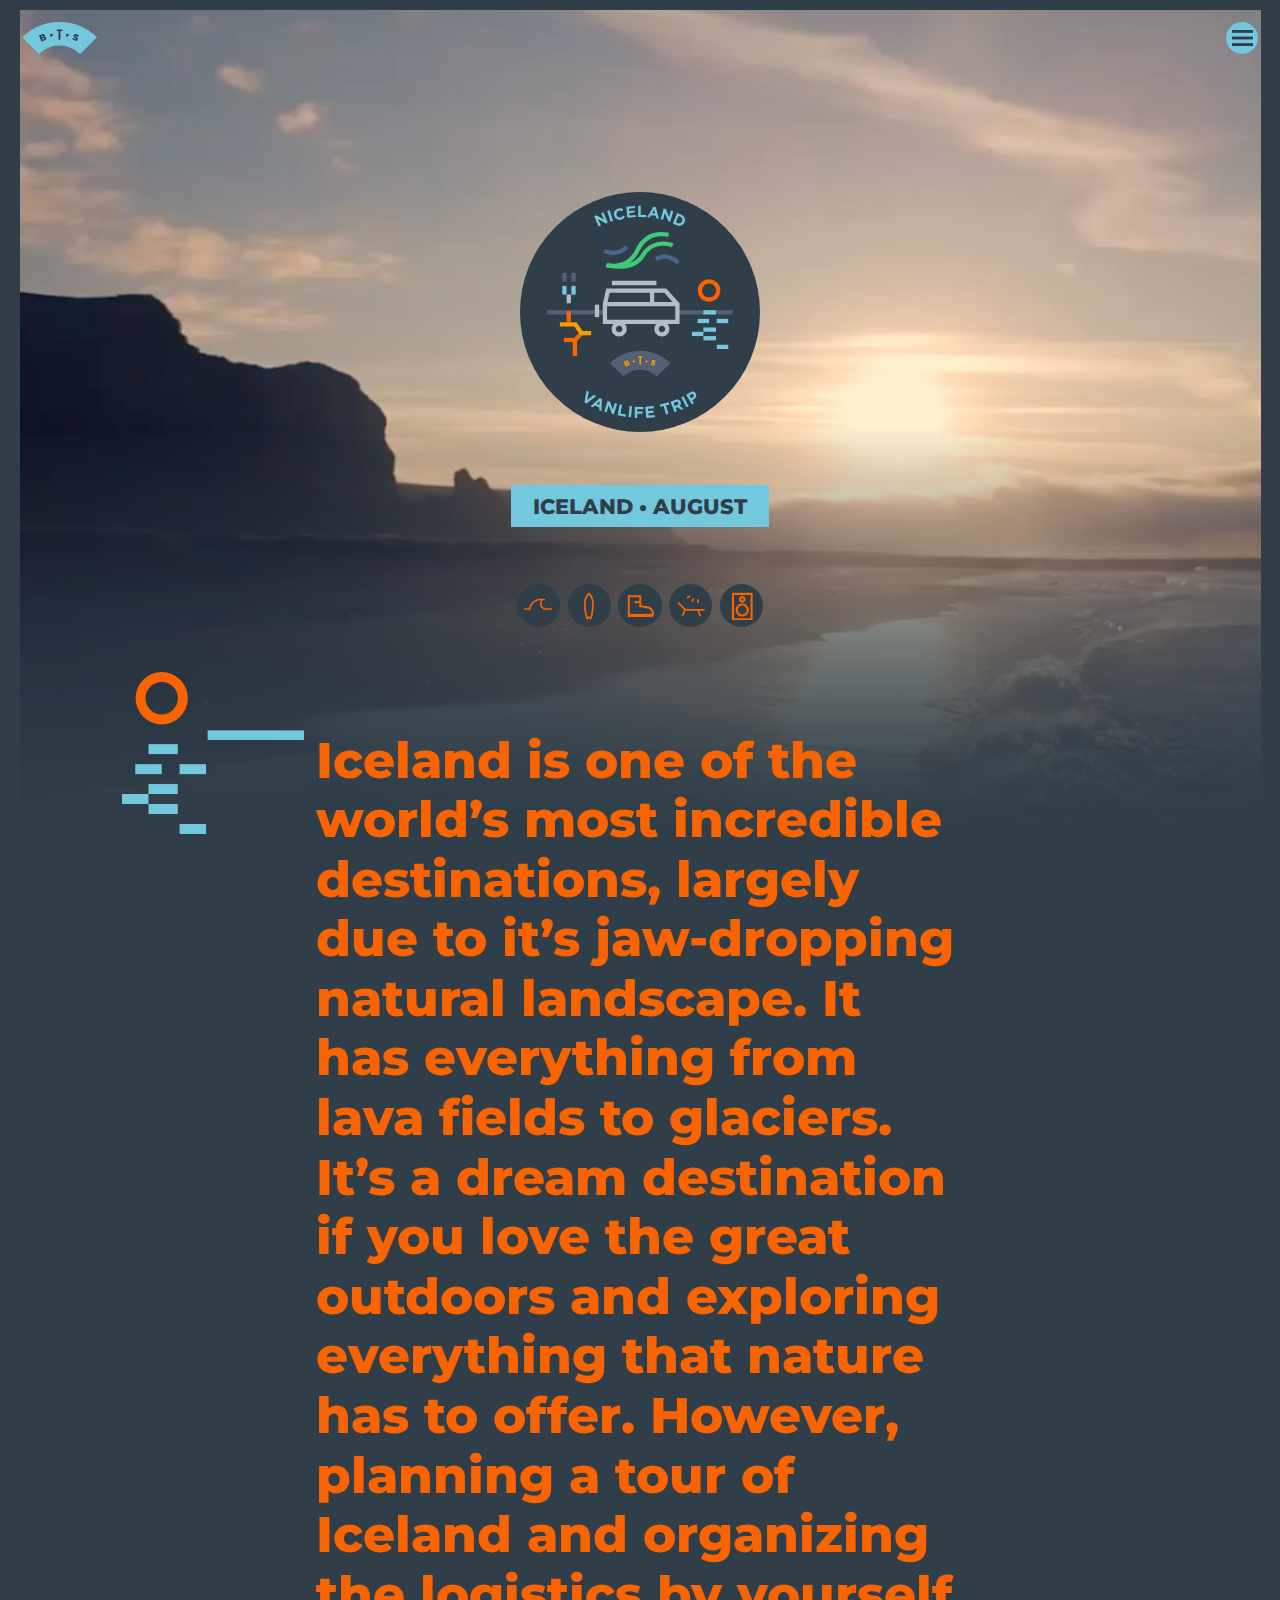
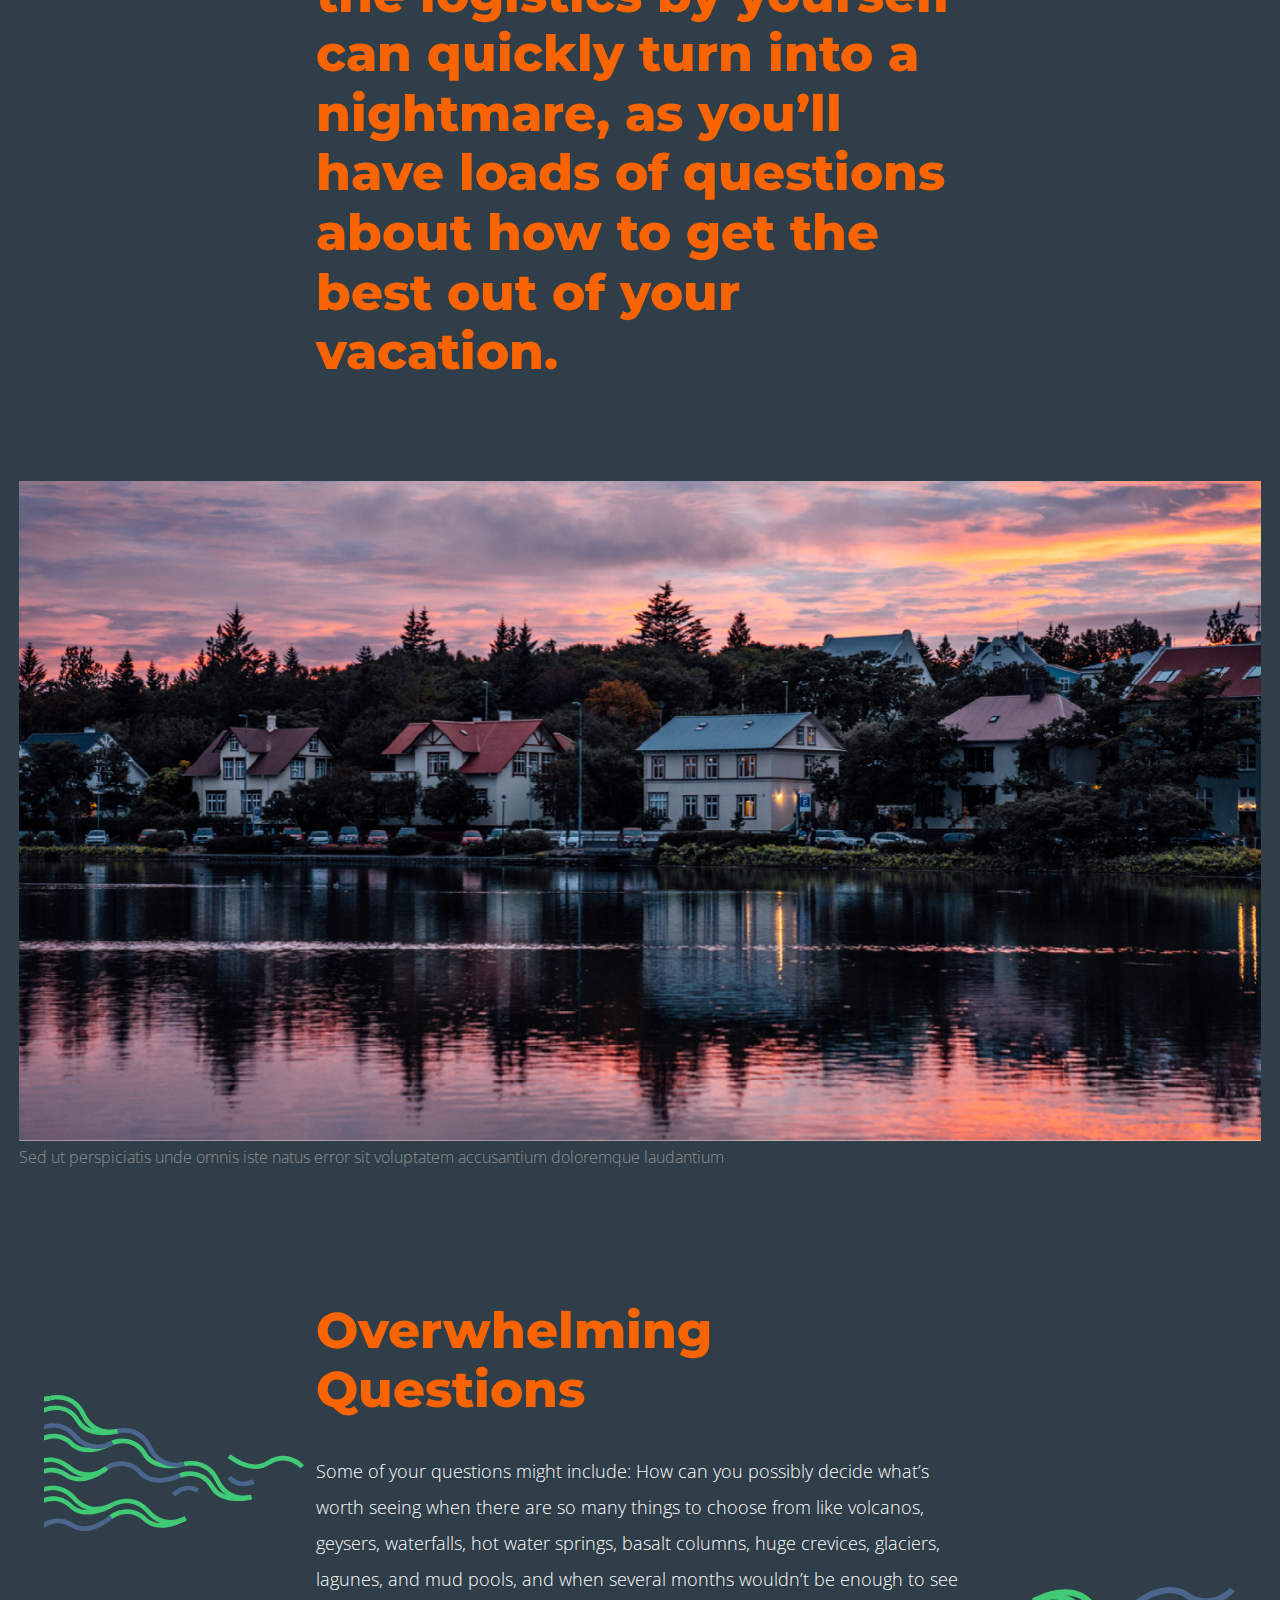
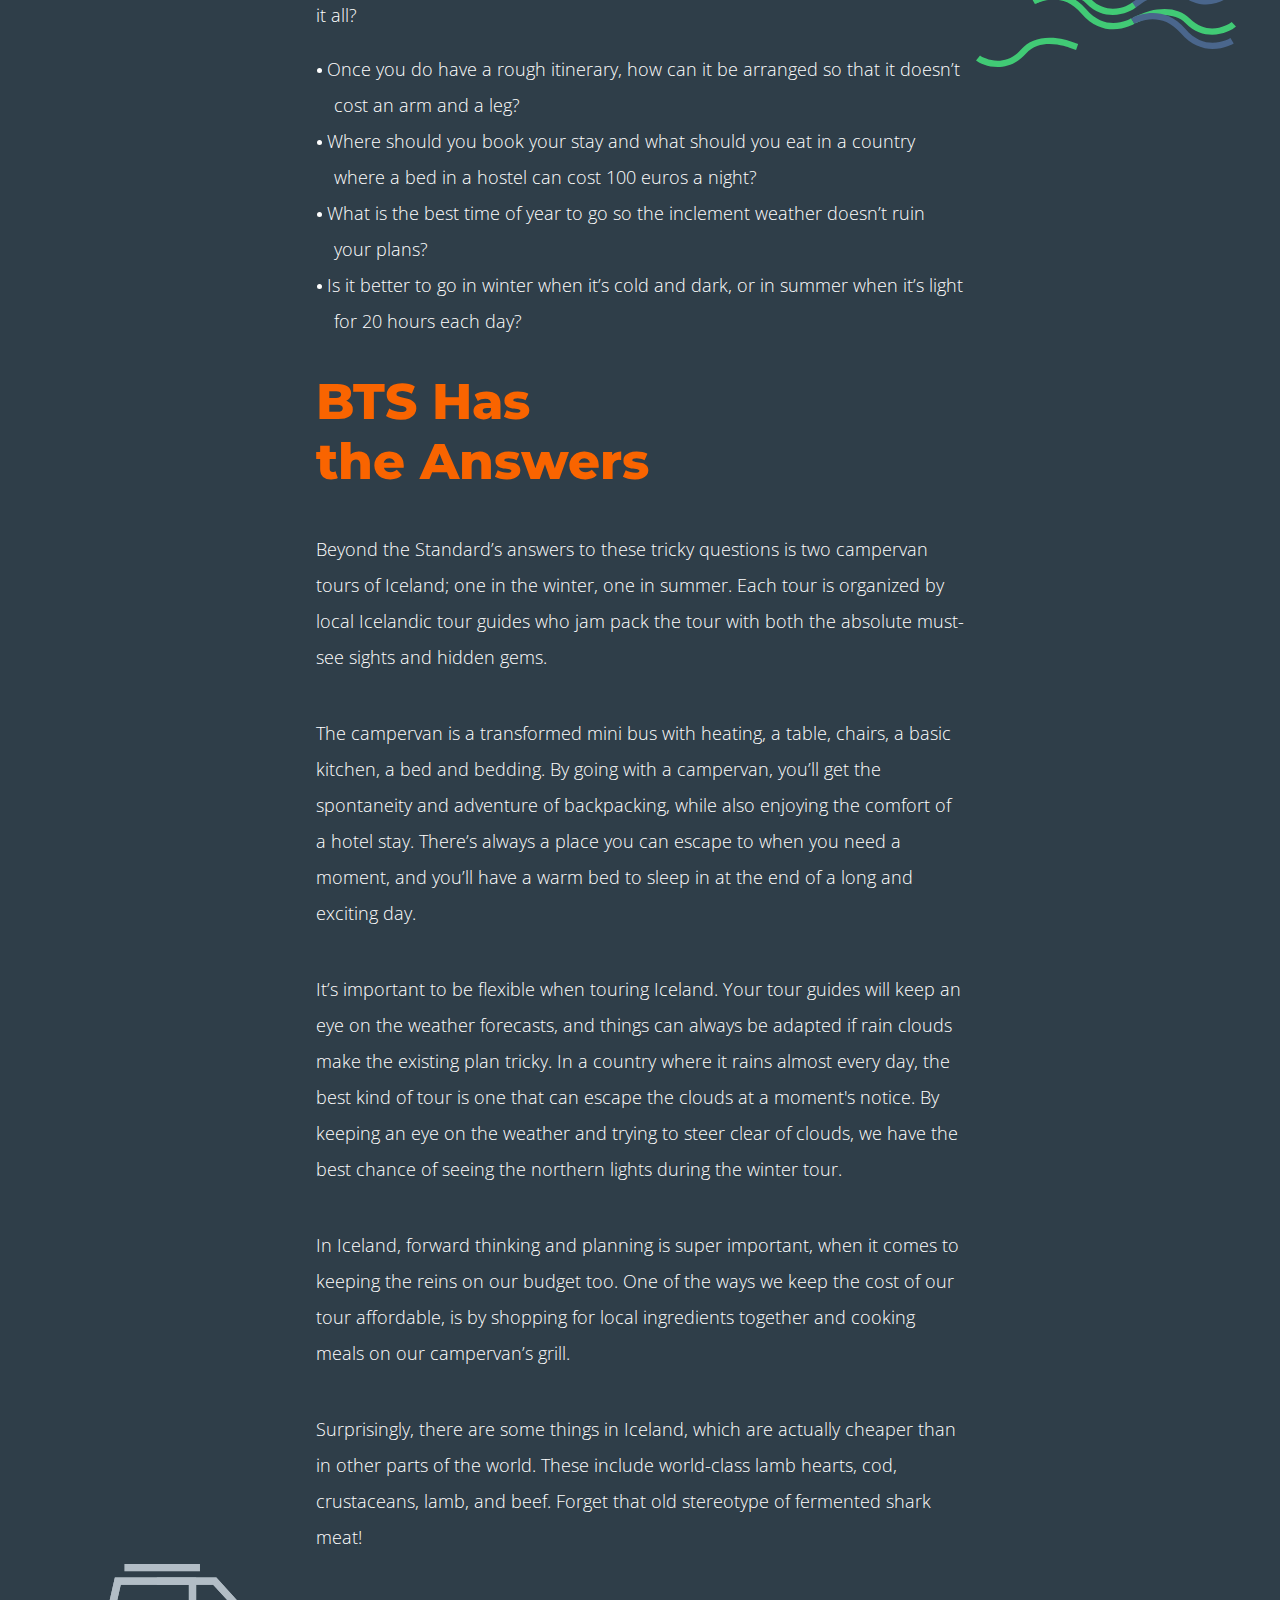
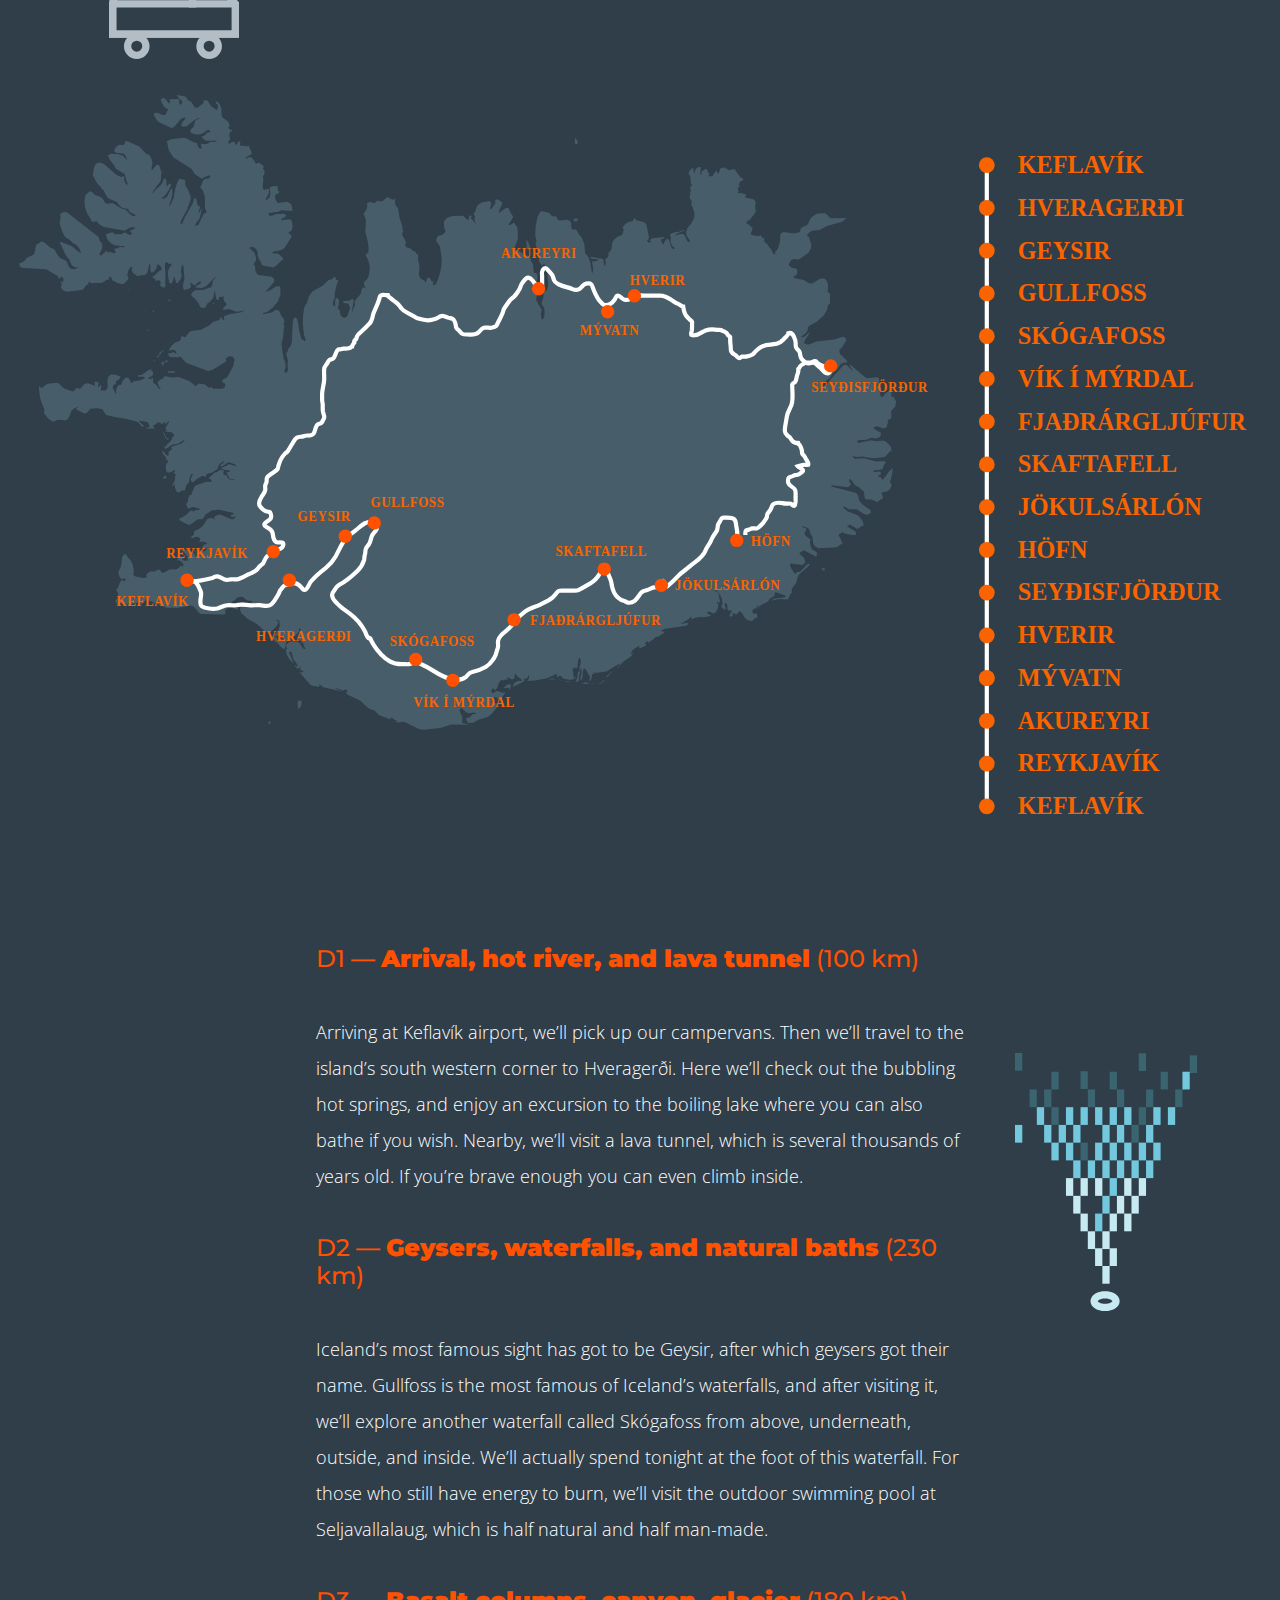
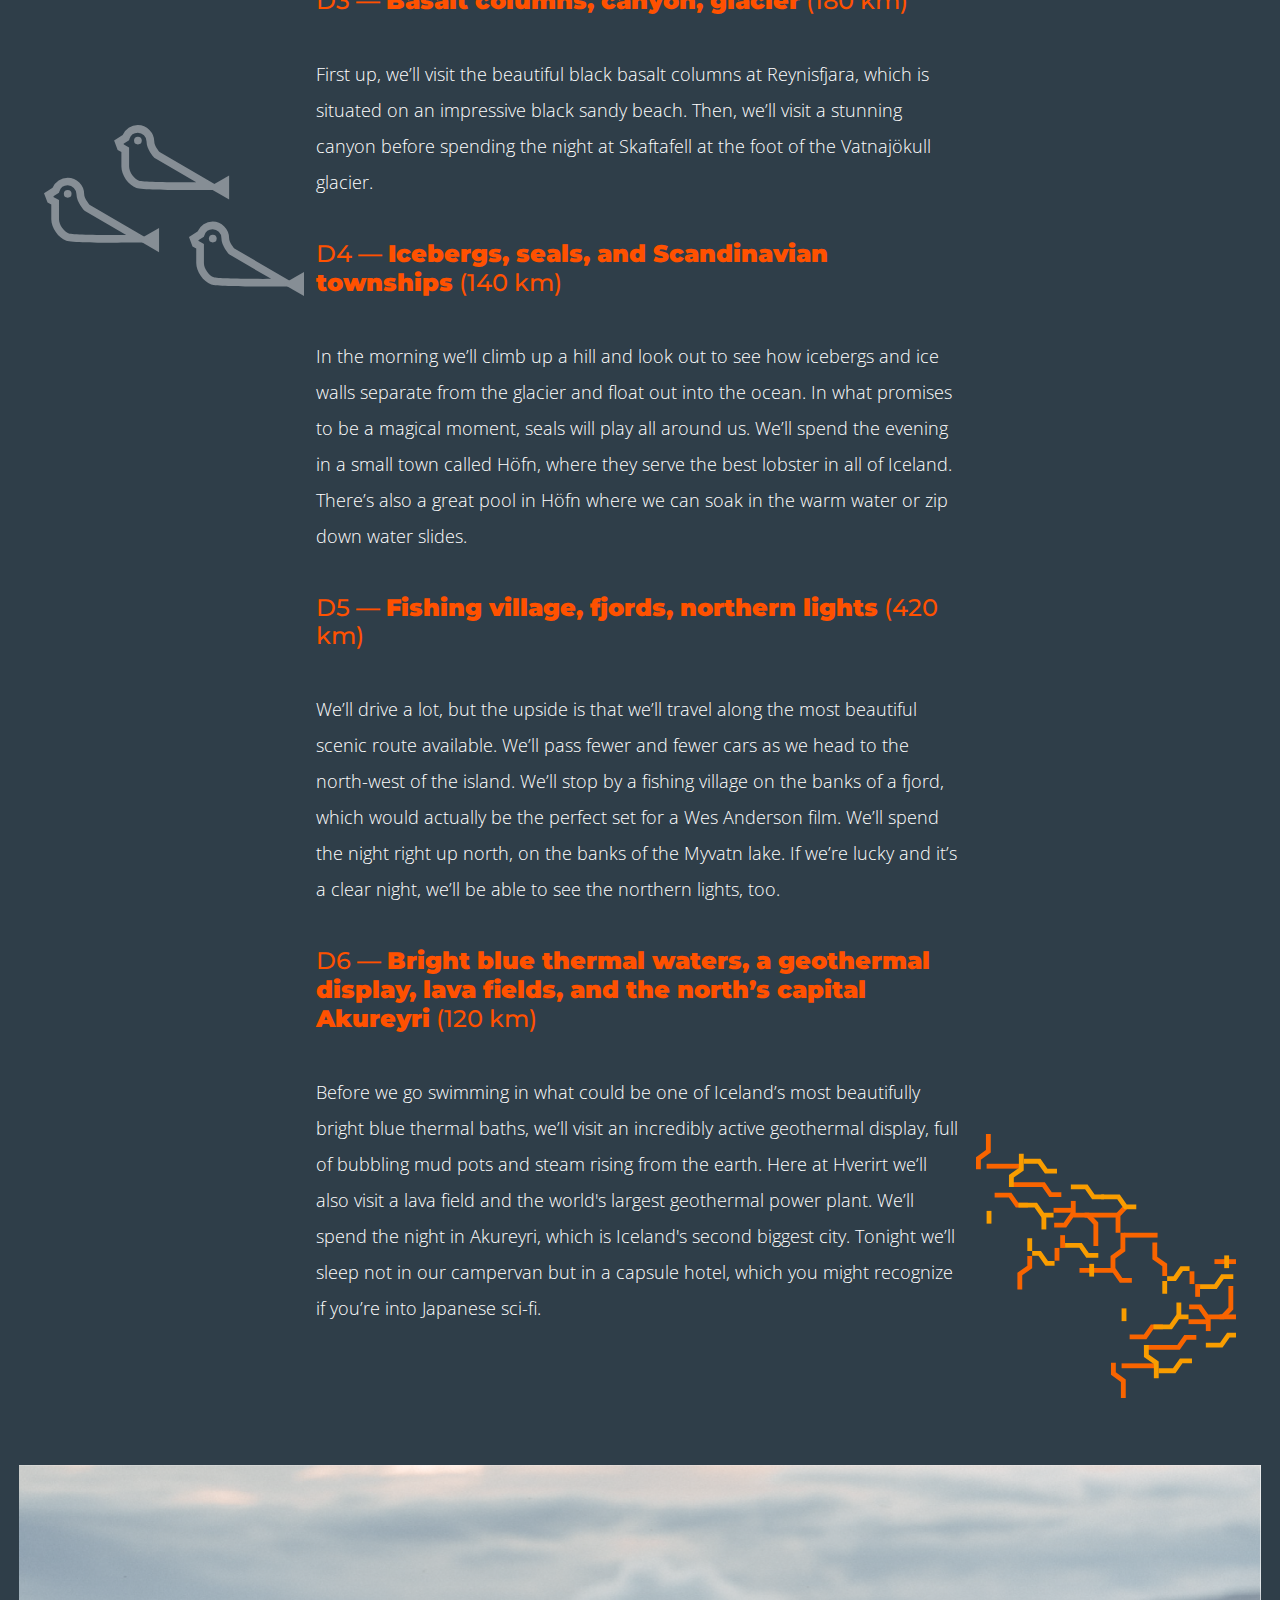
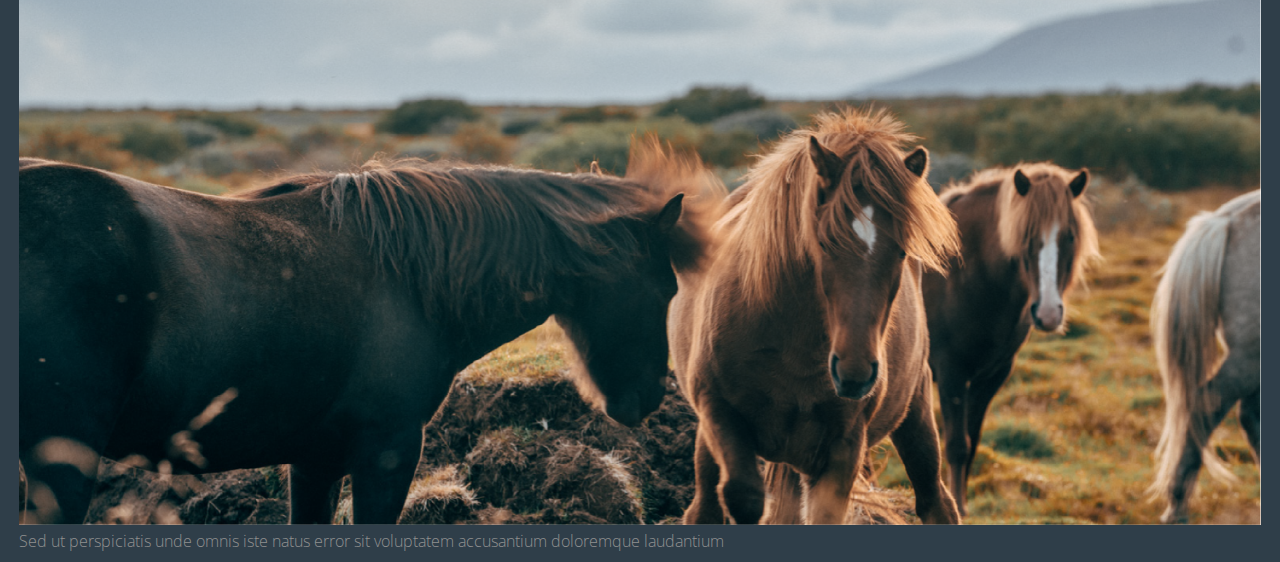
==== commit 338dc3e7: "final edits" ====
--- a/travel/index.html
+++ b/travel/index.html
@@ -6,8 +6,9 @@
     <meta name="viewport" content="width=device-width, initial-scale=1.0">
     <link rel="shortcut icon" href="./img/icons/boot.svg" type="image/x-icon">
     <link rel="preconnect" href="https://fonts.gstatic.com">
-    <link href="https://fonts.googleapis.com/css2?family=Montserrat:ital,wght@0,400;0,500;0,800;0,900;1,400;1,500;1,800;1,900&family=Open+Sans:ital,wght@0,300;0,400;0,600;1,300;1,400;1,600&display=swap"
-    rel="stylesheet">
+    <link
+        href="https://fonts.googleapis.com/css2?family=Montserrat:ital,wght@0,400;0,500;0,800;0,900;1,400;1,500;1,800;1,900&family=Open+Sans:ital,wght@0,300;0,400;0,600;1,300;1,400;1,600&display=swap"
+        rel="stylesheet">
     <link rel="stylesheet" href="./src/style.css">
     <title>Travel Agency</title>
 </head>
@@ -22,7 +23,7 @@
                 <img src="./img/icons/SVG/burger-bars.svg"></img>
             </div>
         </div>
-        
+
         <div class="header">
             <div class="logo-menu">
                 <div class="disc">
@@ -51,7 +52,7 @@
                 </div>
             </div>
             <div class="text-flex">
-                <div class="side-track"><img class="side-pic" src="./img/icons/SVG/sunset.svg" alt=""></div>
+                <div class="side-track"><img class="side-pic" id="sunset" src="./img/icons/SVG/sunset.svg" alt=""></div>
                 <h1>
                     Iceland is one of the world’s most incredible destinations, largely due to it’s jaw-dropping natural
                     landscape. It has everything from
@@ -64,123 +65,125 @@
                 <div class="side-track"></div>
             </div>
         </div>
-        <div class="text-box">
-        </div>
-
-        <div class="imgdiv"><img src="./img/middle-pic.png" alt=""></div>
-        <div class="imgcaption">Sed ut perspiciatis unde omnis iste natus error sit voluptatem accusantium doloremque
-            laudantium</div>
-
-        <div class="flexcont-middle1">
-
-            <div class="img-waves-left">
-                <img class="img-waves-left__img" src="./img/waves_left.svg" alt="">
+            <div class="imgdiv"><img src="./img/middle-pic.png" alt="">
+                <div class="imgcaption">Sed ut perspiciatis unde omnis iste natus error sit voluptatem accusantium doloremque laudantium</div>
             </div>
 
-            <div class="text-box">
-                <h1>Overwhelming<br>Questions</h1>
-                Some of your questions might include: How can you possibly decide what’s worth seeing when there are so many things to choose from like
-                volcanos, geysers, waterfalls, hot water springs, basalt columns, huge crevices, glaciers, lagunes, and mud pools, and when several months
-                wouldn’t be enough to see it all?
-                <ul>
-                    <li>Once you do have a rough itinerary, how can it be arranged so that it doesn’t cost an arm and a leg?</li>
-                    <li>Where should you book your stay and what should you eat in a country where a bed in a hostel can cost 100 euros a night?</li>
-                    <li>What is the best time of year to go so the inclement weather doesn’t ruin your plans?</li>
-                    <li>Is it better to go in winter when it’s cold and dark, or in summer when it’s light for 20 hours each day?</li>
-                </ul>
+            <div class="text-flex">
+                <div class="side-track">
+                    <img class="side-pic" id="w-left" src="./img/waves_left.svg" alt="">
+                    <img class="side-pic" id="car-l" src="./img/car.svg" alt="">
+                </div>
+                <div class="text-box">
+                    <h1>Overwhelming<br>Questions</h1>
+                    Some of your questions might include: How can you possibly decide what’s worth seeing when there are so many things to choose from
+                    like
+                    volcanos, geysers, waterfalls, hot water springs, basalt columns, huge crevices, glaciers, lagunes, and mud pools, and when
+                    several months
+                    wouldn’t be enough to see it all?
+                    <ul>
+                        <li>Once you do have a rough itinerary, how can it be arranged so that it doesn’t cost an arm and a leg?</li>
+                        <li>Where should you book your stay and what should you eat in a country where a bed in a hostel can cost 100 euros a night?
+                        </li>
+                        <li>What is the best time of year to go so the inclement weather doesn’t ruin your plans?</li>
+                        <li>Is it better to go in winter when it’s cold and dark, or in summer when it’s light for 20 hours each day?</li>
+                    </ul>
+
+                    <h1>BTS Has<br>the Answers</h1>
+                    <p>Beyond the Standard’s answers to these tricky questions is two campervan tours of Iceland; one in the
+                        winter, one in summer. Each tour
+                        is organized by local Icelandic tour guides who jam pack the tour with both the absolute must-see
+                        sights and hidden gems.</p>
+                    <p> The campervan is a transformed mini bus with heating, a table, chairs, a basic kitchen, a bed and
+                        bedding. By going with a campervan,
+                        you’ll get the spontaneity and adventure of backpacking, while also enjoying the comfort of a hotel
+                        stay. There’s always a place you can escape to when you need a moment, and you’ll have a warm bed to
+                        sleep in at the end of a long and
+                        exciting day.</p>
+                    <p> It’s important to be flexible when touring Iceland. Your tour guides will keep an eye on the weather
+                        forecasts, and things can always
+                        be adapted if rain clouds make the existing plan tricky. In a country where it rains almost every
+                        day, the best kind of tour is one
+                        that can escape the clouds at a moment's notice. By keeping an eye on the weather and trying to
+                        steer clear of clouds, we have the
+                        best chance of seeing the northern lights during the winter tour.</p>
+                    <p> In Iceland, forward thinking and planning is super important, when it comes to keeping the reins on
+                        our budget too. One of the ways we
+                        keep the cost of our tour affordable, is by shopping for local ingredients together and cooking
+                        meals on our campervan’s grill.</p>
+                    <p> Surprisingly, there are some things in Iceland, which are actually cheaper than in other parts of
+                        the world. These include world-class
+                        lamb hearts, cod, crustaceans, lamb, and beef. Forget that old stereotype of fermented shark meat!
+                    </p>
+                </div>
+                <div class="side-track">
+                    <img class="side-pic" id="w-right" src="./img/waves_right.svg" alt="">
+                </div>
             </div>
 
-            <div class="img-waves-right">
-                <img class="img-waves-right__img" src="./img/waves_right.svg" alt="">
+            <div class="imgdiv">
+                <img src="./img/icons/SVG/map.svg" alt="">
+            </div>
+
+            <div class="text-flex">
+                <div class="side-track">
+                    <img class="side-pic" id="seals" src="./img/icons/SVG/seals.svg" alt="">
+                </div>
+                <div class="text-box">
+                    <h2>D1 — <span>Arrival, hot river, and lava tunnel</span> (100 km)</h2>
+                    <p>
+                        Arriving at Keflavík airport, we’ll pick up our campervans. Then we’ll travel to the island’s south western corner to
+                        Hveragerði. Here
+                        we’ll check out the bubbling hot springs, and enjoy an excursion to the boiling lake where you can also bathe if you wish.
+                        Nearby,
+                        we’ll visit a lava tunnel, which is several thousands of years old. If you’re brave enough you can even climb inside.</p>
+                    <h2>D2 — <span>Geysers, waterfalls, and natural baths</span> (230 km)</h2>
+                    <p>Iceland’s most famous sight has got to be Geysir, after which geysers got their name. Gullfoss is the most famous of Iceland’s
+                        waterfalls, and after visiting it, we’ll explore another waterfall called Skógafoss from above, underneath, outside, and
+                        inside. We’ll
+                        actually spend tonight at the foot of this waterfall. For those who still have energy to burn, we’ll visit the outdoor
+                        swimming pool
+                        at Seljavallalaug, which is half natural and half man-made.</p>
+                    <h2>D3 — <span>Basalt columns, canyon, glacier</span> (180 km)</h2>
+                    <p>First up, we’ll visit the beautiful black basalt columns at Reynisfjara, which is situated on an impressive black sandy beach.
+                        Then,
+                        we’ll visit a stunning canyon before spending the night at Skaftafell at the foot of the Vatnajökull glacier.</p>
+                    <h2>D4 — <span>Icebergs, seals, and Scandinavian townships</span> (140 km)</h2>
+                    <p>In the morning we’ll climb up a hill and look out to see how icebergs and ice walls separate from the glacier and float out
+                        into the
+                        ocean. In what promises to be a magical moment, seals will play all around us. We’ll spend the evening in a small town called
+                        Höfn,
+                        where they serve the best lobster in all of Iceland. There’s also a great pool in Höfn where we can soak in the warm water or
+                        zip down
+                        water slides.</p>
+                    <h2>D5 — <span>Fishing village, fjords, northern lights</span> (420 km)</h2>
+                    <p> We’ll drive a lot, but the upside is that we’ll travel along the most beautiful scenic route available. We’ll pass fewer and
+                        fewer
+                        cars as we head to the north-west of the island. We’ll stop by a fishing village on the banks of a fjord, which would actually
+                        be the
+                        perfect set for a Wes Anderson film. We’ll spend the night right up north, on the banks of the Myvatn lake. If we’re lucky and
+                        it’s a
+                        clear night, we’ll be able to see the northern lights, too.</p>
+                    <h2>D6 — <span>Bright blue thermal waters, a geothermal display, lava fields, and the north’s capital Akureyri</span> (120 km)
+                    </h2>
+                    <p>Before we go swimming in what could be one of Iceland’s most beautifully bright blue thermal baths, we’ll visit an incredibly
+                        active
+                        geothermal display, full of bubbling mud pots and steam rising from the earth. Here at Hverirt we’ll also visit a lava field
+                        and the
+                        world's largest geothermal power plant. We’ll spend the night in Akureyri, which is Iceland's second biggest city. Tonight
+                        we’ll sleep
+                        not in our campervan but in a capsule hotel, which you might recognize if you’re into Japanese sci-fi.</p>
+                </div>
+                <div class="side-track">
+                    <img class="side-pic" id="geysir" src="./img/icons/SVG/geysir.svg">
+                    <img class="side-pic" id="lava" src="./img/icons/SVG/lava.svg">
+                </div>
+            </div>
+
+            <div class="imgdiv"><img src="./img/bottom-pic.png" alt="">
+                <div class="imgcaption">Sed ut perspiciatis unde omnis iste natus error sit voluptatem accusantium doloremque laudantium</div>
             </div>
         </div>
-
-        
-        <div class="flexcont-middle2">
-
-            <div class="img-car-left">
-                <img class="img-car-left__img" src="./img/car.svg" alt="">
-            </div>
-
-            <div class="text-box">
-                <h1>BTS Has<br>the Answers</h1>
-                <p>Beyond the Standard’s answers to these tricky questions is two campervan tours of Iceland; one in the
-                    winter, one in summer. Each tour
-                    is organized by local Icelandic tour guides who jam pack the tour with both the absolute must-see
-                    sights and hidden gems.</p>
-                <p> The campervan is a transformed mini bus with heating, a table, chairs, a basic kitchen, a bed and
-                    bedding. By going with a campervan,
-                    you’ll get the spontaneity and adventure of backpacking, while also enjoying the comfort of a hotel
-                    stay. There’s always a place you can escape to when you need a moment, and you’ll have a warm bed to
-                    sleep in at the end of a long and
-                    exciting day.</p>
-                <p> It’s important to be flexible when touring Iceland. Your tour guides will keep an eye on the weather
-                    forecasts, and things can always
-                    be adapted if rain clouds make the existing plan tricky. In a country where it rains almost every
-                    day, the best kind of tour is one
-                    that can escape the clouds at a moment's notice. By keeping an eye on the weather and trying to
-                    steer clear of clouds, we have the
-                    best chance of seeing the northern lights during the winter tour.</p>
-                <p> In Iceland, forward thinking and planning is super important, when it comes to keeping the reins on
-                    our budget too. One of the ways we
-                    keep the cost of our tour affordable, is by shopping for local ingredients together and cooking
-                    meals on our campervan’s grill.</p>
-                <p> Surprisingly, there are some things in Iceland, which are actually cheaper than in other parts of
-                    the world. These include world-class
-                    lamb hearts, cod, crustaceans, lamb, and beef. Forget that old stereotype of fermented shark meat!
-                </p>
-            </div>
-
-            <div class="img-spacer-right">
-            </div>
-        </div>
-
-        <div class="imgdiv">
-            <img src="./img/icons/SVG/map.svg" alt="">
-        </div>
-
-       <div class="bottom-container">
-        <div class="bottom-left">
-            <img src="./img/icons/SVG/seals.svg"></img>
-        </div>
-        <div class="text-box">
-            <h2>D1 — <span>Arrival, hot river, and lava tunnel</span> (100 km)</h2>
-            <p>
-                Arriving at Keflavík airport, we’ll pick up our campervans. Then we’ll travel to the island’s south western corner to Hveragerði. Here
-                we’ll check out the bubbling hot springs, and enjoy an excursion to the boiling lake where you can also bathe if you wish. Nearby,
-                we’ll visit a lava tunnel, which is several thousands of years old. If you’re brave enough you can even climb inside.</p>
-            <h2>D2 — <span>Geysers, waterfalls, and natural baths</span> (230 km)</h2>
-            <p>Iceland’s most famous sight has got to be Geysir, after which geysers got their name. Gullfoss is the most famous of Iceland’s
-                waterfalls, and after visiting it, we’ll explore another waterfall called Skógafoss from above, underneath, outside, and inside. We’ll
-                actually spend tonight at the foot of this waterfall. For those who still have energy to burn, we’ll visit the outdoor swimming pool
-                at Seljavallalaug, which is half natural and half man-made.</p>
-            <h2>D3 — <span>Basalt columns, canyon, glacier</span> (180 km)</h2>
-            <p>First up, we’ll visit the beautiful black basalt columns at Reynisfjara, which is situated on an impressive black sandy beach. Then,
-                we’ll visit a stunning canyon before spending the night at Skaftafell at the foot of the Vatnajökull glacier.</p>
-            <h2>D4 — <span>Icebergs, seals, and Scandinavian townships</span> (140 km)</h2>
-            <p>In the morning we’ll climb up a hill and look out to see how icebergs and ice walls separate from the glacier and float out into the
-                ocean. In what promises to be a magical moment, seals will play all around us. We’ll spend the evening in a small town called Höfn,
-                where they serve the best lobster in all of Iceland. There’s also a great pool in Höfn where we can soak in the warm water or zip down
-                water slides.</p>
-            <h2>D5 — <span>Fishing village, fjords, northern lights</span> (420 km)</h2>
-            <p> We’ll drive a lot, but the upside is that we’ll travel along the most beautiful scenic route available. We’ll pass fewer and fewer
-                cars as we head to the north-west of the island. We’ll stop by a fishing village on the banks of a fjord, which would actually be the
-                perfect set for a Wes Anderson film. We’ll spend the night right up north, on the banks of the Myvatn lake. If we’re lucky and it’s a
-                clear night, we’ll be able to see the northern lights, too.</p>
-            <h2>D6 — <span>Bright blue thermal waters, a geothermal display, lava fields, and the north’s capital Akureyri</span> (120 km)</h2>
-            <p>Before we go swimming in what could be one of Iceland’s most beautifully bright blue thermal baths, we’ll visit an incredibly active
-                geothermal display, full of bubbling mud pots and steam rising from the earth. Here at Hverirt we’ll also visit a lava field and the
-                world's largest geothermal power plant. We’ll spend the night in Akureyri, which is Iceland's second biggest city. Tonight we’ll sleep
-                not in our campervan but in a capsule hotel, which you might recognize if you’re into Japanese sci-fi.</p>
-        </div>
-        <div class="bottom-right">
-            <img src="./img/icons/SVG/geysir.svg"></img>
-            <img src="./img/icons/SVG/lava.svg"></img>
-        </div>
-       </div> 
-        <div class="imgdiv"><img src="./img/bottom-pic.png" alt=""></div>
-        <div class="imgcaption">Sed ut perspiciatis unde omnis iste natus error sit voluptatem accusantium doloremque laudantium</div>
-    </div>
 </body>
 
 </html>--- a/travel/src/style.css
+++ b/travel/src/style.css
@@ -98,24 +98,49 @@
 }
 .header h1 {
   margin: 0;
-  flex: 1 1 72%;
+  flex: 1 1 54%;
 }
 
 .text-flex {
   margin: 8% auto;
   display: flex;
   width: 98%;
-  max-width: 60rem;
+  max-width: 80rem;
 }
 
 .side-track {
   display: flex;
-  flex: 0 2 14%;
+  flex: 0 2 22%;
+  flex-direction: column;
+  justify-content: space-between;
   padding: 0 0.75rem;
 }
-.side-track .side-pic {
-  margin-top: -0.8rem;
-  align-self: flex-start;
+.side-track .side-pic#sunset {
+  margin-top: -3.66rem;
+  max-width: 70%;
+  align-self: flex-end;
+}
+.side-track .side-pic#w-left {
+  margin-top: 8rem;
+}
+.side-track .side-pic#car-l {
+  margin-bottom: -4rem;
+  max-width: 50%;
+  align-self: center;
+}
+.side-track .side-pic#w-right {
+  margin-top: 20rem;
+}
+.side-track .side-pic#geysir {
+  margin-top: 8rem;
+  max-width: 70%;
+  align-self: center;
+}
+.side-track .side-pic#lava {
+  margin-bottom: -2rem;
+}
+.side-track .side-pic#seals {
+  margin-top: 50rem;
 }
 @media screen and (max-width: 649px) {
   .side-track {
@@ -139,8 +164,7 @@
 .text-box {
   margin: 0 auto;
   line-height: 2;
-  width: 98%;
-  max-width: 40rem;
+  flex: 1 1 54%;
 }
 .text-box h2 {
   color: #ff5100;
@@ -163,98 +187,10 @@
   font-size: 1rem;
 }
 
-.flexcont-middle1 {
-  display: flex;
-}
-.flexcont-middle1 .img-waves-left {
-  position: relative;
-  width: 15vw;
-}
-.flexcont-middle1 .img-waves-left__img {
-  width: 100%;
-  position: absolute;
-  top: 49%;
-  left: 0;
-}
-@media screen and (max-width: 649px) {
-  .flexcont-middle1 .img-waves-left {
-    display: none;
-  }
-}
-.flexcont-middle1 ul {
+ul {
   text-indent: -7px;
   padding-left: 18px;
 }
-.flexcont-middle1 ul li::marker {
+ul li::marker {
   font-size: 0.8em;
-}
-.flexcont-middle1 .img-waves-right {
-  position: relative;
-  width: 15vw;
-}
-.flexcont-middle1 .img-waves-right__img {
-  width: 100%;
-  position: absolute;
-  top: 72%;
-  right: 0;
-}
-@media screen and (max-width: 649px) {
-  .flexcont-middle1 .img-waves-right {
-    display: none;
-  }
-}
-
-.flexcont-middle2 {
-  display: flex;
-  margin-bottom: 10vh;
-}
-.flexcont-middle2 .img-car-left {
-  position: relative;
-  width: 15vw;
-}
-.flexcont-middle2 .img-car-left__img {
-  width: 47%;
-  position: absolute;
-  top: 97%;
-  left: 15%;
-}
-@media screen and (max-width: 649px) {
-  .flexcont-middle2 .img-car-left {
-    display: none;
-  }
-}
-.flexcont-middle2 .img-spacer-right {
-  width: 15vw;
-}
-@media screen and (max-width: 649px) {
-  .flexcont-middle2 .img-spacer-right {
-    display: none;
-  }
-}
-
-.bottom-container {
-  display: flex;
-}
-
-.bottom-left {
-  display: flex;
-  width: 19%;
-}
-@media screen and (max-width: 649px) {
-  .bottom-left {
-    display: none;
-  }
-}
-
-.bottom-right {
-  display: flex;
-  flex-direction: column;
-  justify-content: space-between;
-  width: 19%;
-  margin-top: 170px;
-}
-@media screen and (max-width: 649px) {
-  .bottom-right {
-    display: none;
-  }
 }